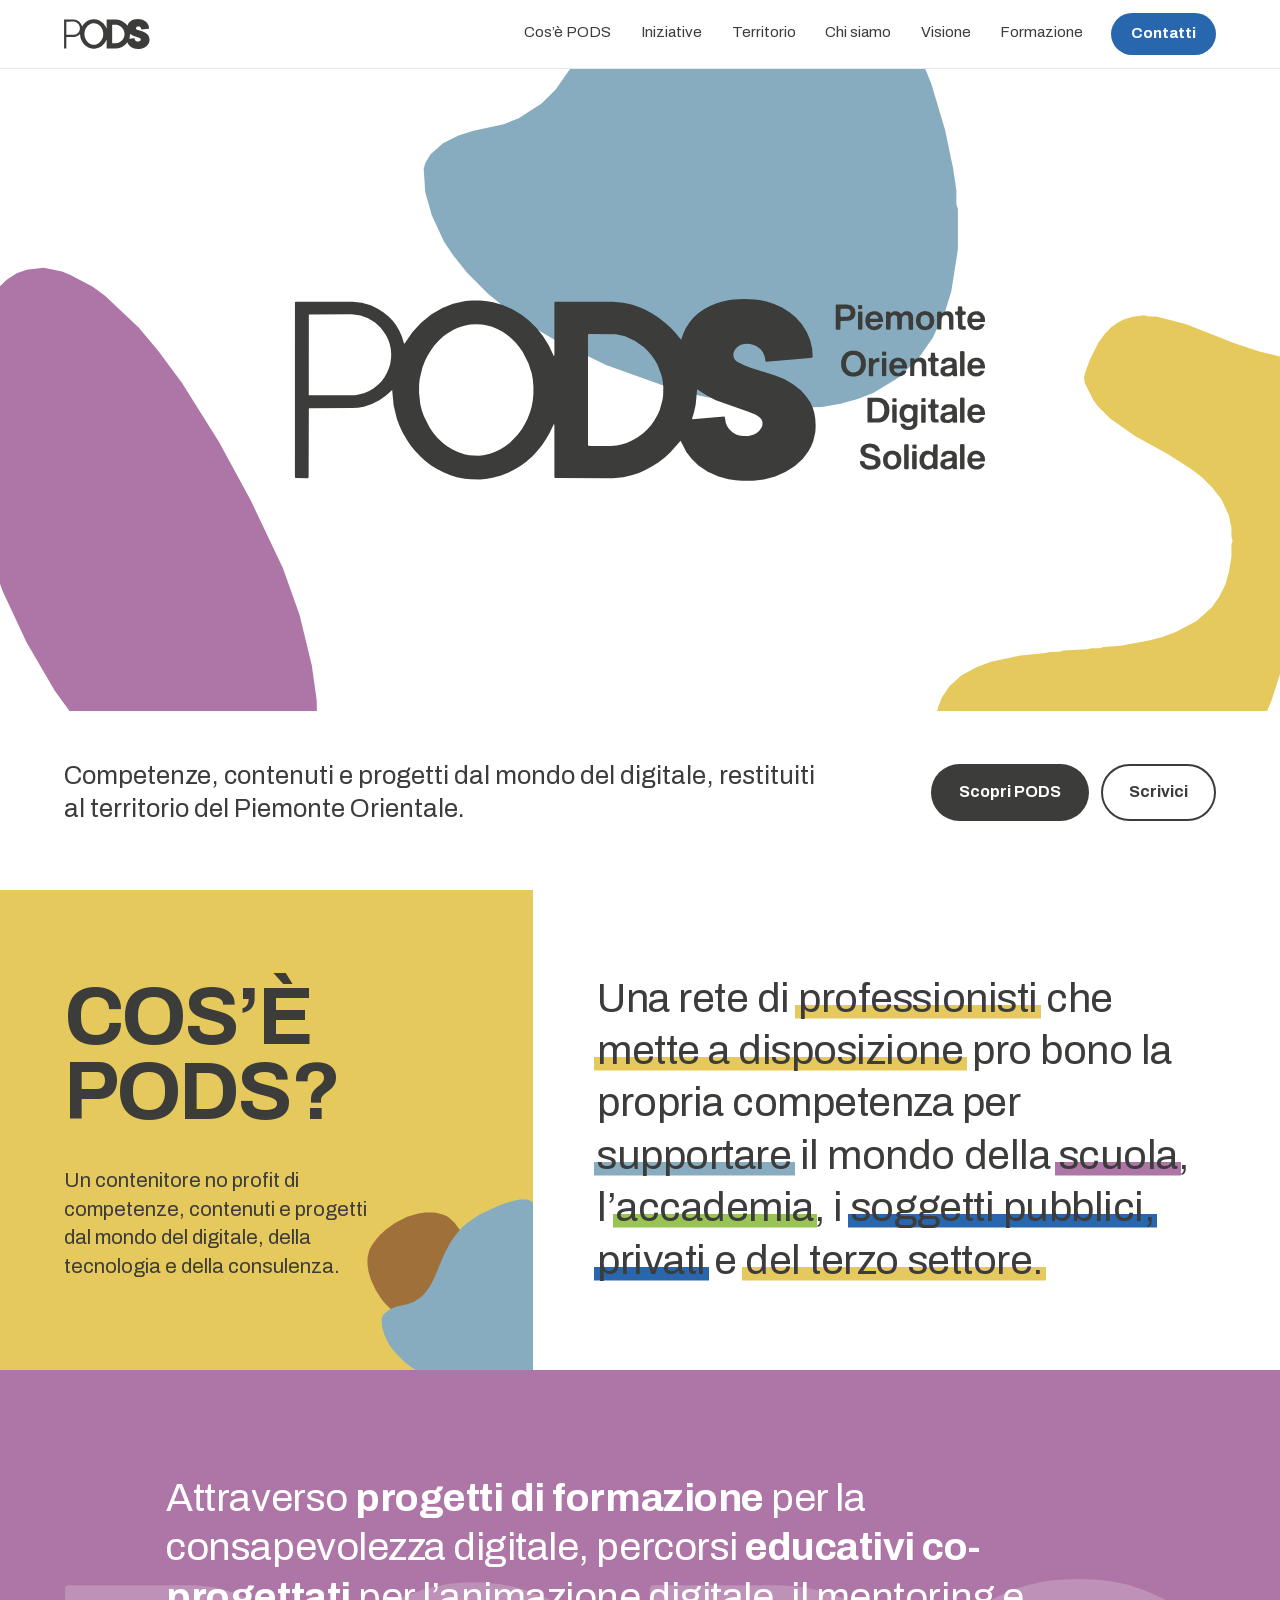
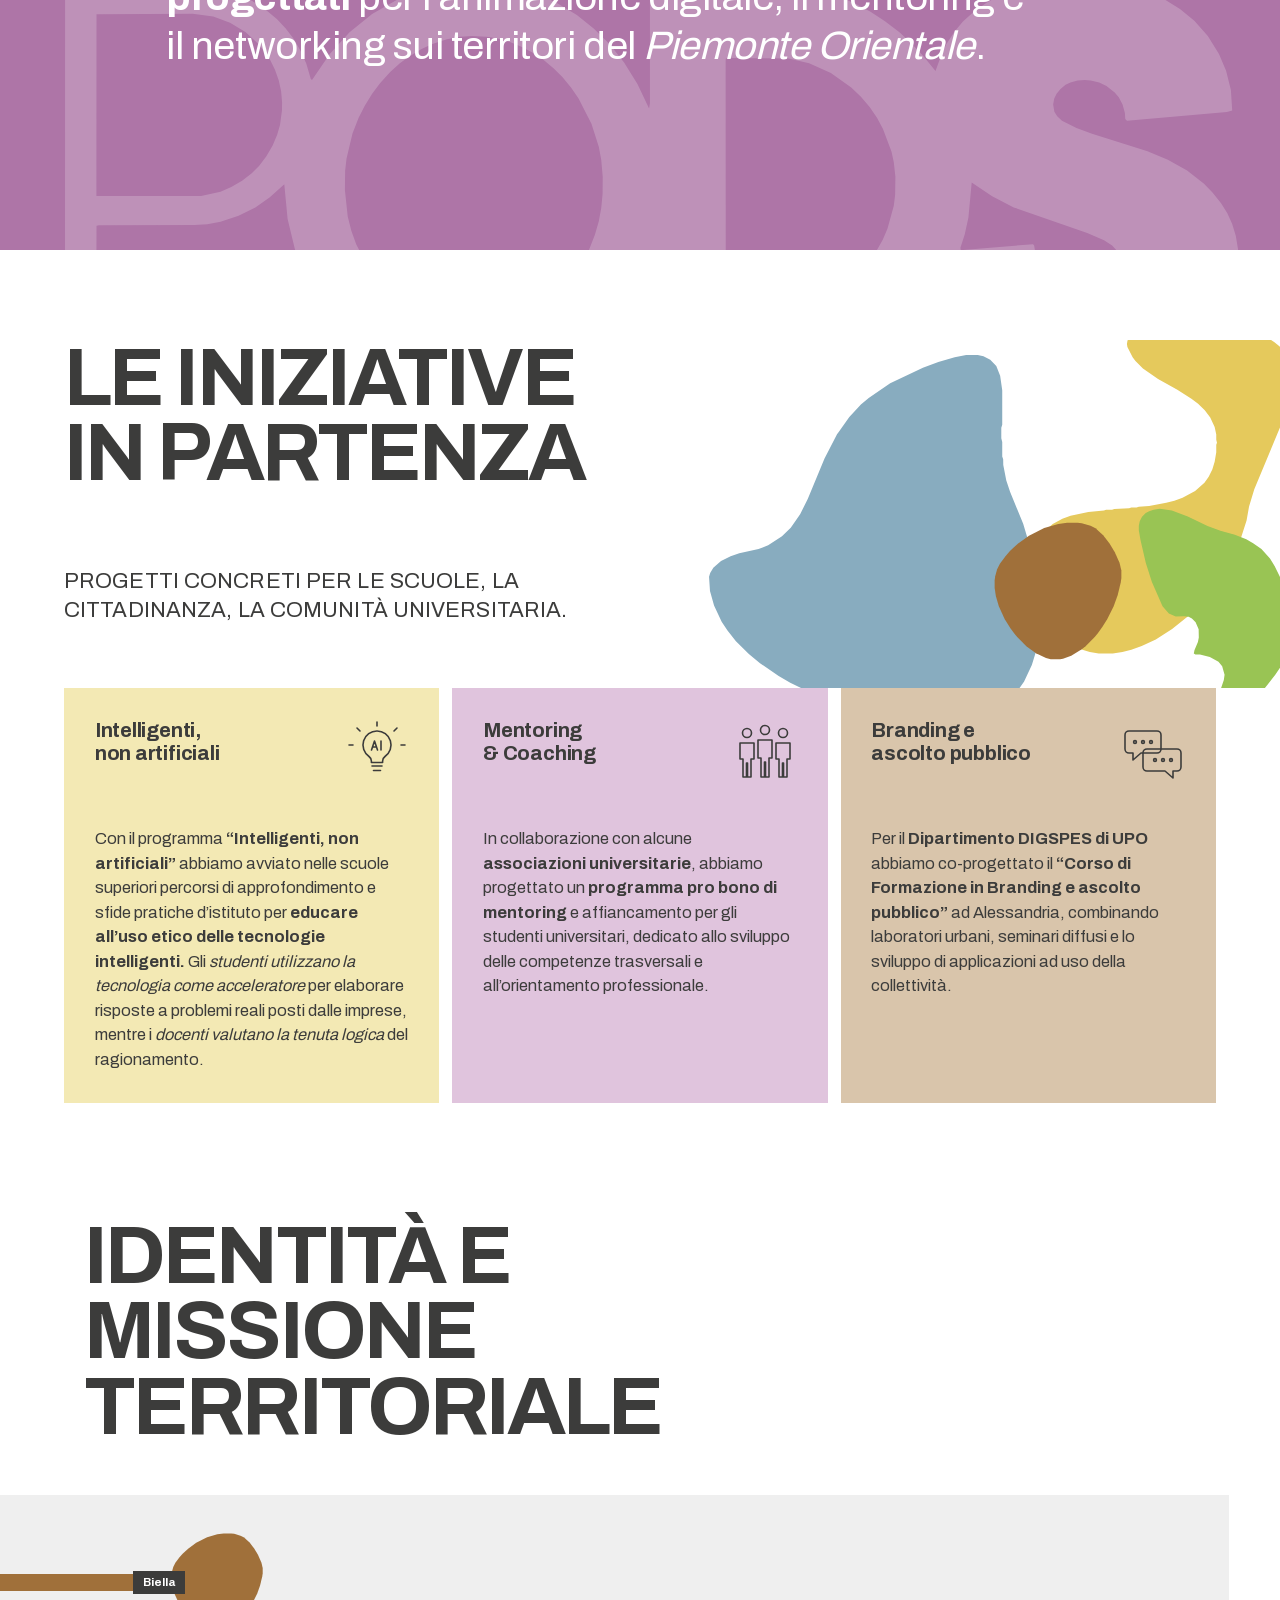
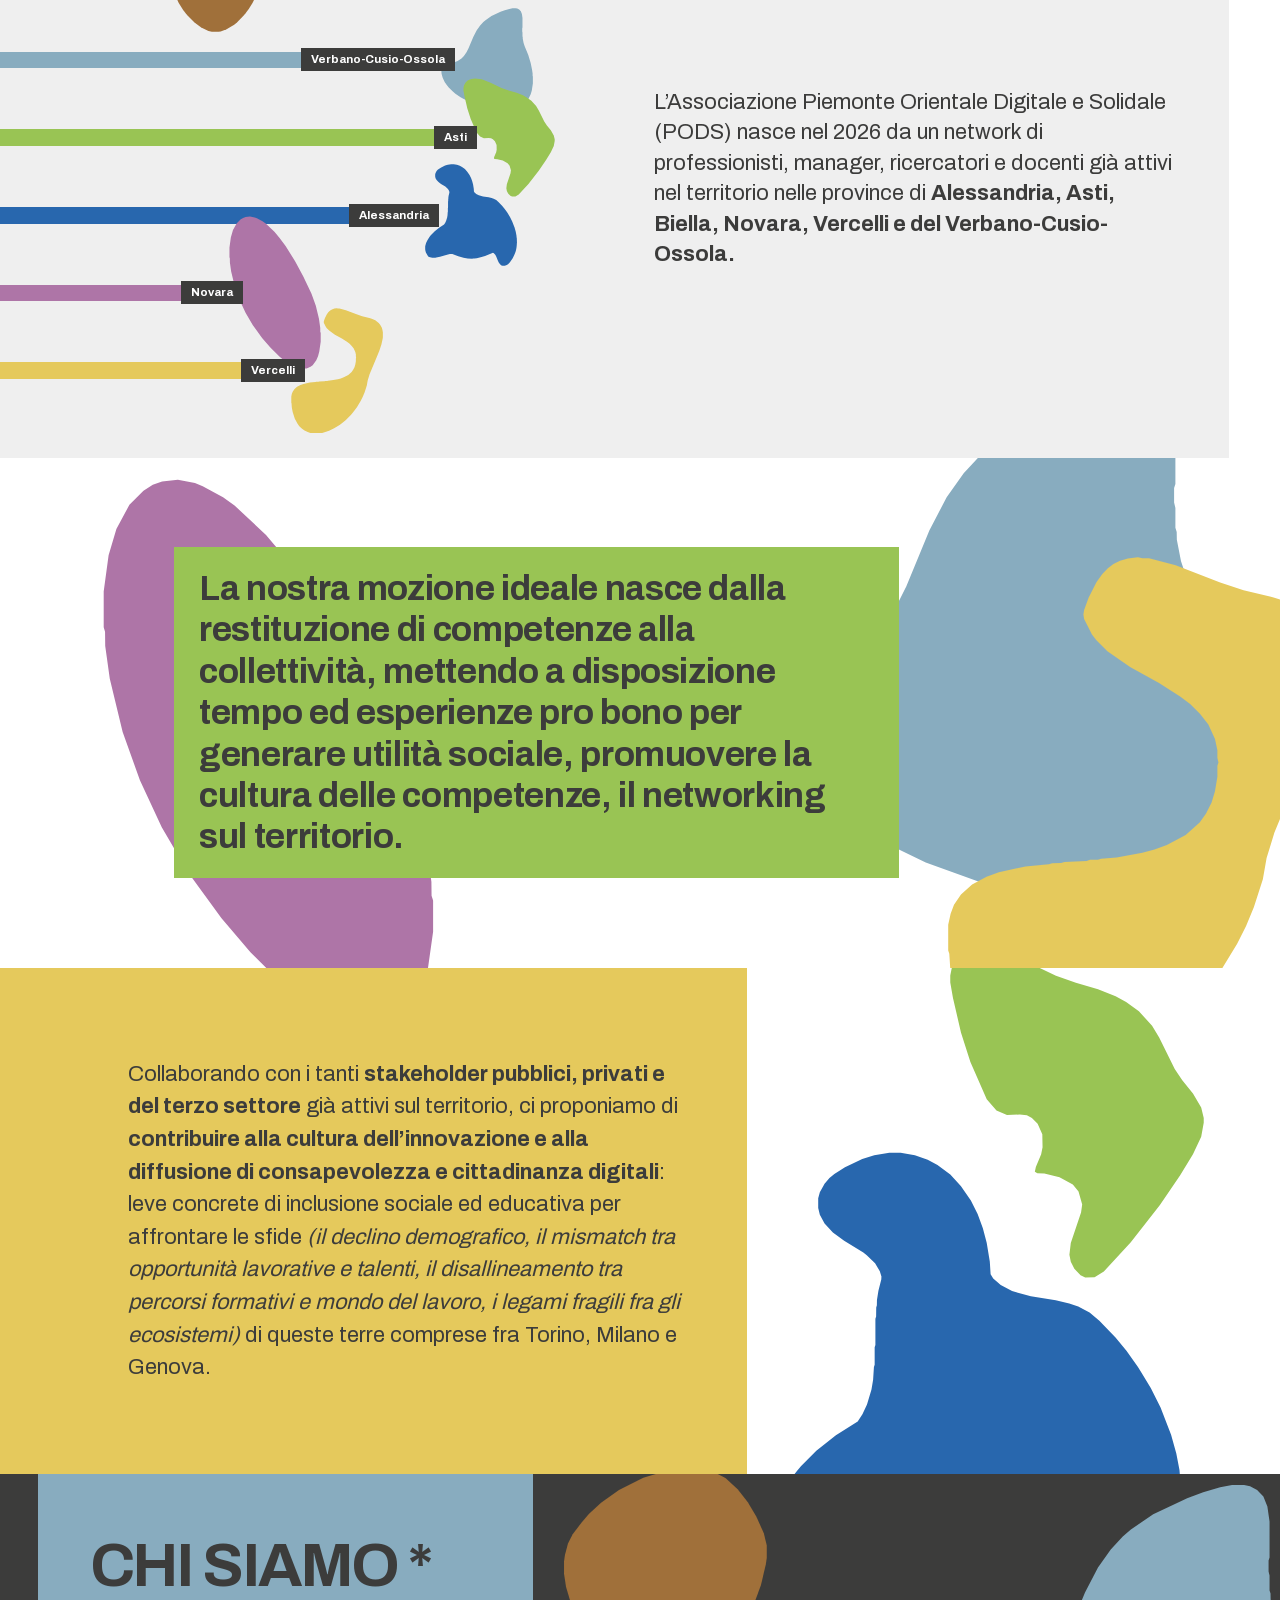
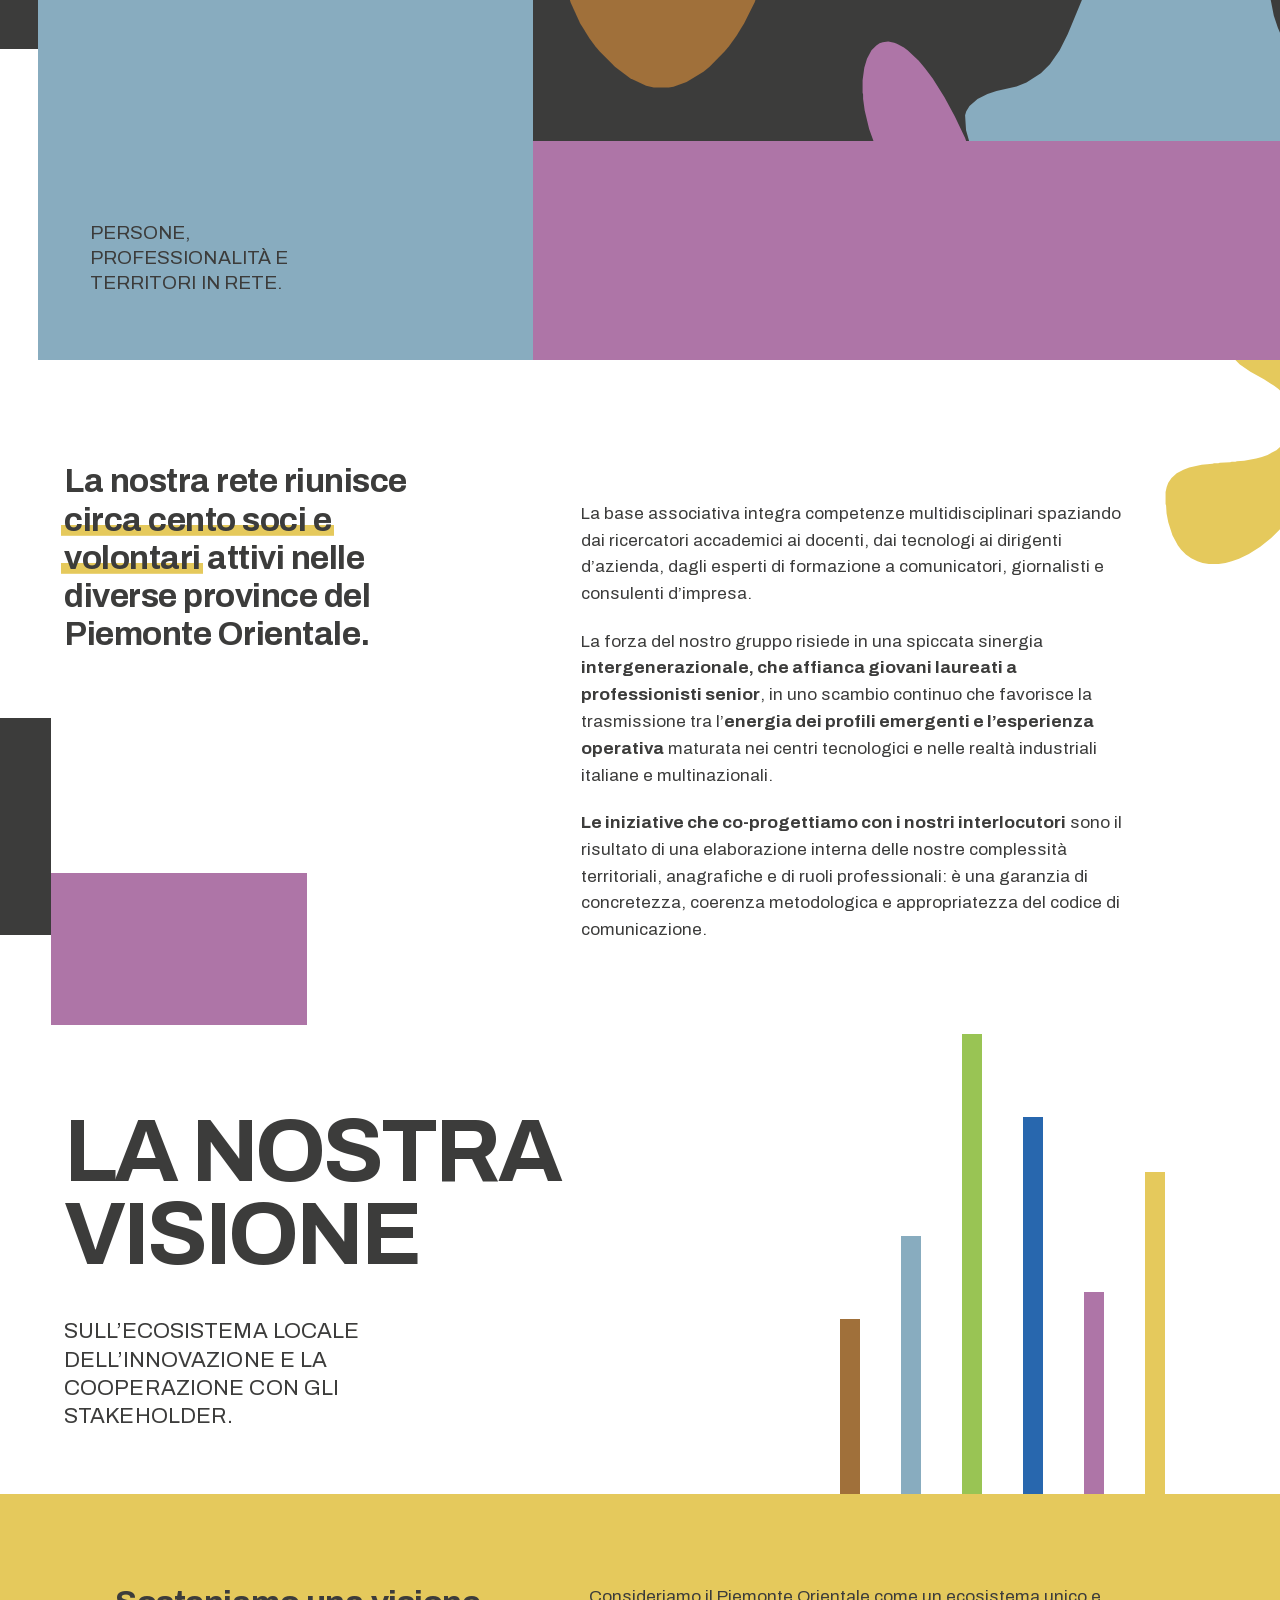
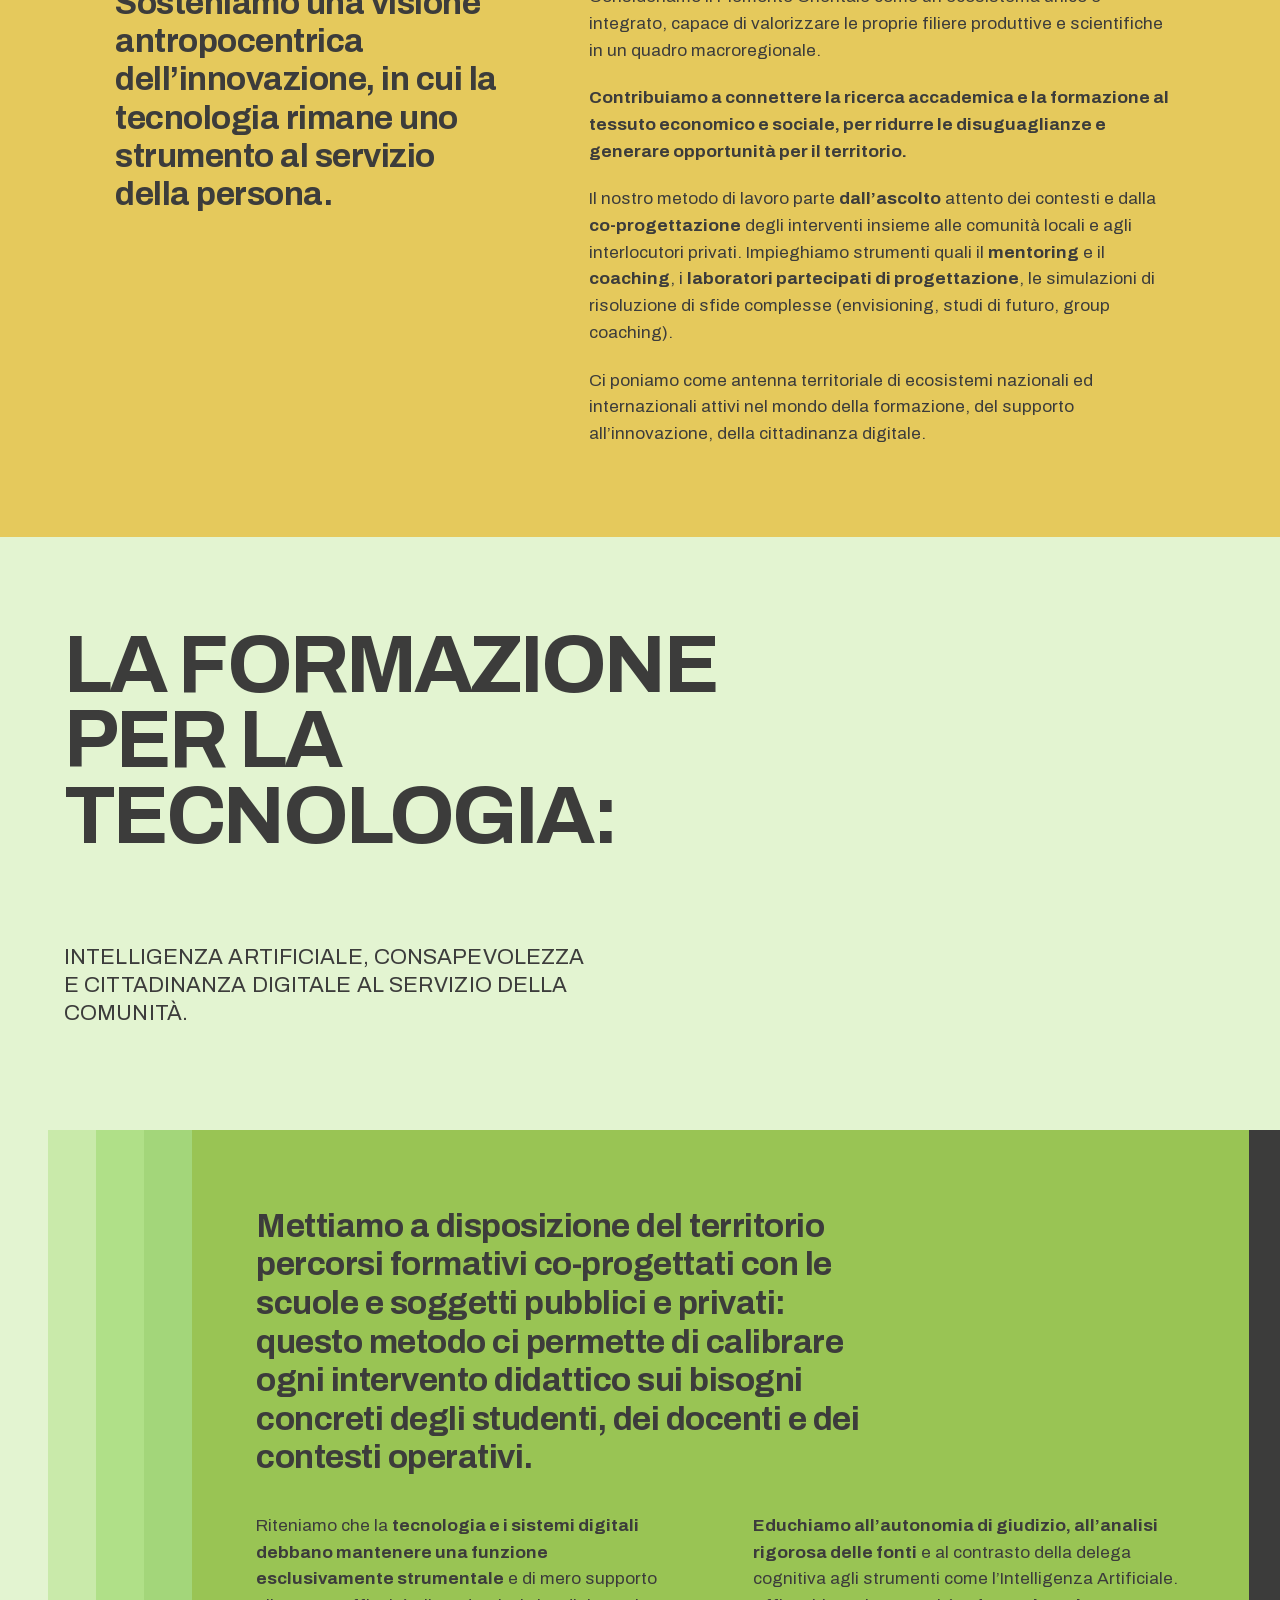
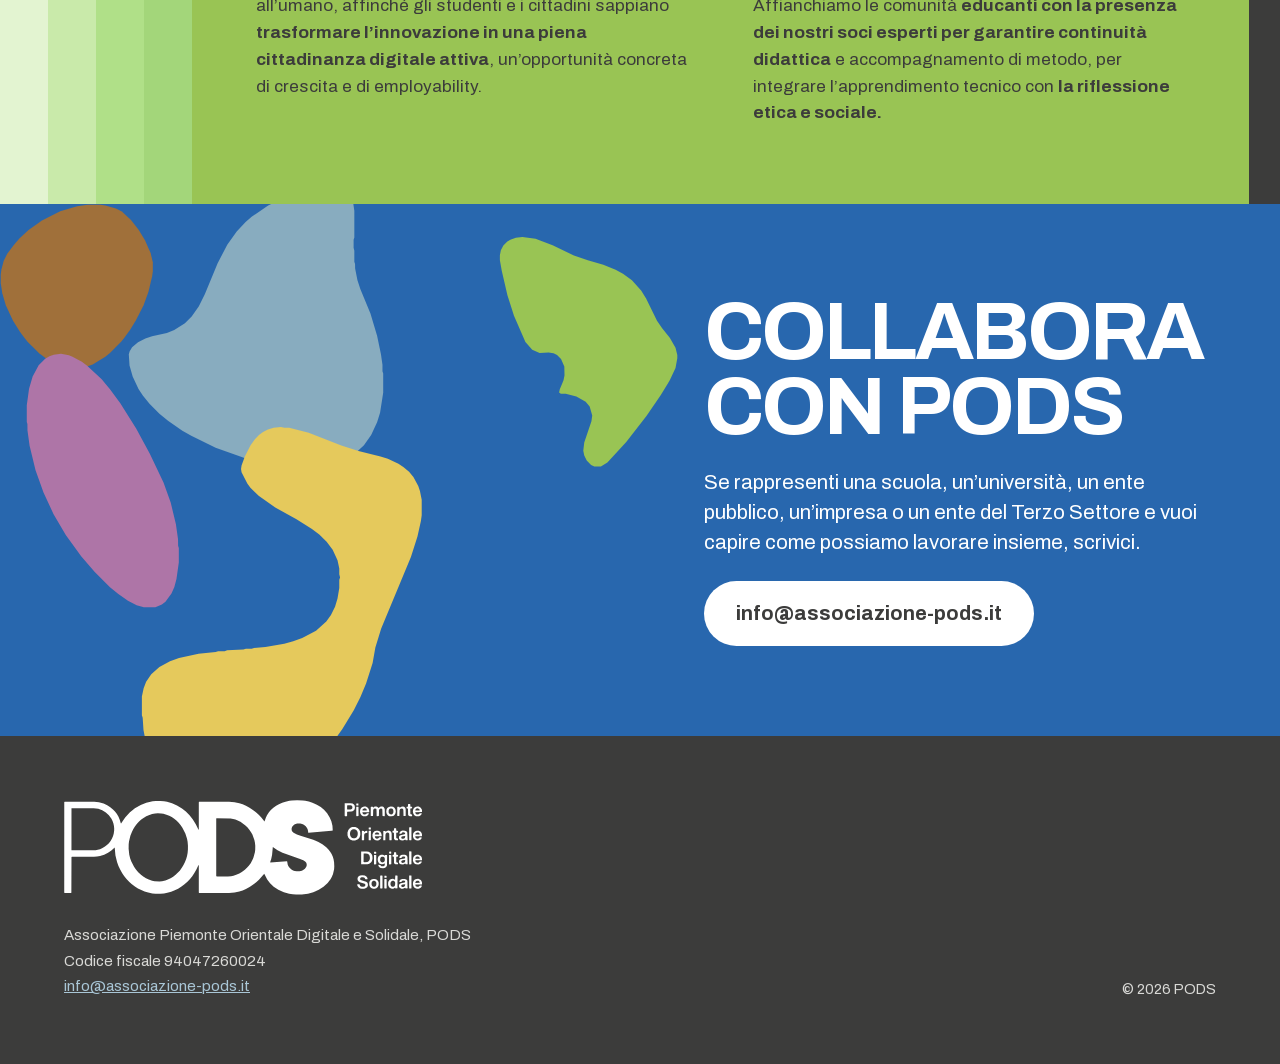
==== index.html @ fa2d80be "Sito PODS APS, prima versione pubblicata Co-Authored-By: Claude Sonnet 5.5 <noreply@anthropic.com> C" ====
<!doctype html>
<html lang="it">
<head>
<meta charset="utf-8">
<meta name="viewport" content="width=device-width, initial-scale=1">
<meta name="format-detection" content="telephone=no">
<title>PODS | Piemonte Orientale Digitale e Solidale</title>
<meta name="description" content="PODS è una rete di professionisti che mette a disposizione pro bono la propria competenza per scuole, università, enti pubblici, imprese e Terzo Settore del Piemonte Orientale.">
<meta property="og:title" content="PODS | Piemonte Orientale Digitale e Solidale">
<meta property="og:description" content="Competenze, contenuti e progetti dal mondo del digitale, restituiti al territorio del Piemonte Orientale.">
<meta property="og:type" content="website">
<meta property="og:url" content="https://associazione-pods.it">
<meta property="og:locale" content="it_IT">
<meta property="og:image" content="https://associazione-pods.it/og.png">
<meta property="og:image:width" content="600">
<meta property="og:image:height" content="315">
<meta property="og:image:alt" content="PODS, Piemonte Orientale Digitale e Solidale">
<meta property="og:site_name" content="PODS">
<meta name="twitter:card" content="summary_large_image">
<meta name="theme-color" content="#ffffff">
<link rel="canonical" href="https://associazione-pods.it/">
<link rel="icon" type="image/png" href="favicon.png">
<link rel="preload" href="archivo-700.woff2" as="font" type="font/woff2" crossorigin>
<link rel="preload" href="archivo-400.woff2" as="font" type="font/woff2" crossorigin>
<script>document.documentElement.className+=' js'</script>
<link rel="stylesheet" href="style.css">
</head>
<body id="top">
<a class="skip" href="#main">Vai al contenuto</a>

<header class="site-header">
  <div class="hdr">
    <a class="brand" href="#top" aria-label="PODS, torna in alto"><svg class="brand-logo" viewBox="121 1028 962 336" aria-hidden="true" focusable="false"><use href="sprite.svg#p-letters"/></svg></a>
    <button class="menu-btn" type="button" aria-expanded="false" aria-controls="nav"><span class="sr">Menu</span><i></i><i></i></button>
    <nav class="nav" id="nav" aria-label="Principale">
      <a href="#cose">Cos’è PODS</a>
      <a href="#iniziative">Iniziative</a>
      <a href="#territorio">Territorio</a>
      <a href="#chi-siamo">Chi siamo</a>
      <a href="#visione">Visione</a>
      <a href="#formazione">Formazione</a>
      <a class="nav-cta" href="#contatti">Contatti</a>
    </nav>
  </div>
</header>

<main id="main">

<!-- HERO -->
<section class="hero" aria-labelledby="h1">
  <div class="hero-art">
    <svg class="blob purple h-purple" viewBox="153.0 466.9 196.6 326.5" aria-hidden="true" focusable="false"><use href="sprite.svg#b-purple"/></svg>
    <svg class="blob sky h-sky" viewBox="305.2 172.6 319.3 357.2" aria-hidden="true" focusable="false"><use href="sprite.svg#b-sky"/></svg>
    <svg class="blob yellow h-yellow" viewBox="347.6 629.3 318.4 434.6" aria-hidden="true" focusable="false"><use href="sprite.svg#b-yellow"/></svg>
    <h1 id="h1" class="hero-logo"><span class="sr">PODS, Piemonte Orientale Digitale e Solidale</span><svg class="hero-wordmark" viewBox="121 1028 1270 336" aria-hidden="true" focusable="false"><use href="sprite.svg#p-letters"/></svg></h1>
  </div>
  <div class="hero-foot">
    <p class="hero-lead">Competenze, contenuti e progetti dal mondo del digitale, restituiti al territorio del Piemonte Orientale.</p>
    <p class="hero-cta"><a class="btn btn-ink" href="#cose">Scopri PODS</a><a class="btn btn-line" href="#contatti">Scrivici</a></p>
  </div>
</section>

<!-- COS'E' PODS -->
<section class="cose" id="cose" aria-labelledby="h-cose">
  <div class="cose-a">
    <h2 id="h-cose" class="display" data-rv>Cos’è PODS?</h2>
    <p class="cose-sub" data-rv>Un contenitore no profit di competenze, contenuti e progetti dal mondo del digitale, della tecnologia e della consulenza.</p>
    <svg class="blob brown c-brown" viewBox="105.9 134.8 201.2 216.7" aria-hidden="true" focusable="false"><use href="sprite.svg#b-brown"/></svg>
    <svg class="blob sky c-sky" viewBox="305.2 172.6 319.3 357.2" aria-hidden="true" focusable="false"><use href="sprite.svg#b-sky"/></svg>
  </div>
  <div class="cose-b">
    <p class="statement" data-rv>Una rete di <mark class="hl hl-y" style="--d:.2s">professionisti</mark> che <mark class="hl hl-y" style="--d:.45s">mette a disposizione</mark> pro bono la propria competenza per <mark class="hl hl-s" style="--d:.7s">supportare</mark> il mondo della <mark class="hl hl-p" style="--d:.95s">scuola</mark>, l’<mark class="hl hl-g" style="--d:1.15s">accademia</mark>, i <mark class="hl hl-b" style="--d:1.35s">soggetti pubblici, privati</mark> e <mark class="hl hl-y" style="--d:1.6s">del terzo settore.</mark></p>
  </div>
</section>

<section class="band" aria-label="Come operiamo">
  <p class="band-text" data-rv>Attraverso <strong>progetti di formazione</strong> per la consapevolezza digitale, percorsi <strong>educativi co-progettati</strong> per l’animazione digitale, il mentoring e il networking sui territori del <em>Piemonte Orientale</em>.</p>
  <svg class="ghost" viewBox="121 1028 962 336" aria-hidden="true" focusable="false"><use href="sprite.svg#p-letters"/></svg>
</section>

<!-- INIZIATIVE -->
<section class="ini" id="iniziative" aria-labelledby="h-ini">
  <div class="ini-head">
    <div class="ini-copy">
      <h2 id="h-ini" class="display" data-rv>Le iniziative in partenza</h2>
      <p class="kicker" data-rv>Progetti concreti per le scuole, la cittadinanza, la comunità universitaria.</p>
    </div>
    <div class="ini-art" aria-hidden="true"><svg class="blob sky i-sky" viewBox="305.2 172.6 319.3 357.2" aria-hidden="true" focusable="false"><use href="sprite.svg#b-sky"/></svg><svg class="blob yellow i-yellow" viewBox="347.6 629.3 318.4 434.6" aria-hidden="true" focusable="false"><use href="sprite.svg#b-yellow"/></svg><svg class="blob brown i-brown" viewBox="105.9 134.8 201.2 216.7" aria-hidden="true" focusable="false"><use href="sprite.svg#b-brown"/></svg><svg class="blob green i-green" viewBox="1013.6 277.8 202.2 261.2" aria-hidden="true" focusable="false"><use href="sprite.svg#b-green"/></svg></div>
  </div>
  <div class="cards">
    <article class="card card-y" data-rv>
      <header><h3>Intelligenti,<br>non artificiali</h3><svg class="ico" viewBox="0 0 64 64" fill="none" stroke="currentColor" stroke-width="1.6" stroke-linecap="round" stroke-linejoin="round" aria-hidden="true"><path d="M32 12a14 14 0 0 0-8 25.5c1.6 1.2 2.4 2.8 2.4 4.5v1.5h11.2V42c0-1.7.8-3.3 2.4-4.5A14 14 0 0 0 32 12Z"/><path d="M27 47h10M28.5 51.5h7"/><path d="M32 3v4M12 9l3 3M52 9l-3 3M4 26h4M56 26h4"/><path d="M26.5 31l3-9 3 9M27.5 28h4M36 22v9"/></svg></header>
      <p data-more>Con il programma <strong>“Intelligenti, non artificiali”</strong> abbiamo avviato nelle scuole superiori percorsi di approfondimento e sfide pratiche d’istituto per <strong>educare all’uso etico delle tecnologie intelligenti.</strong> Gli <em>studenti utilizzano la tecnologia come acceleratore</em> per elaborare risposte a problemi reali posti dalle imprese, mentre i <em>docenti valutano la tenuta logica</em> del ragionamento.</p>
    </article>
    <article class="card card-p" data-rv>
      <header><h3>Mentoring<br>&amp; Coaching</h3><svg class="ico" viewBox="0 0 64 64" fill="none" stroke="currentColor" stroke-width="1.6" stroke-linecap="round" stroke-linejoin="round" aria-hidden="true"><circle cx="14" cy="14" r="4.5"/><circle cx="32" cy="11" r="4.5"/><circle cx="50" cy="14" r="4.5"/><path d="M7 24h14v16h-3v18h-3.5V44h-1V58H10V40H7z"/><path d="M25 21h14v18h-3v19h-3.5V43h-1v15H28V39h-3z"/><path d="M43 24h14v16h-3v18h-3.5V44h-1V58H46V40h-3z"/></svg></header>
      <p data-more>In collaborazione con alcune <strong>associazioni universitarie</strong>, abbiamo progettato un <strong>programma pro bono di mentoring</strong> e affiancamento per gli studenti universitari, dedicato allo sviluppo delle competenze trasversali e all’orientamento professionale.</p>
    </article>
    <article class="card card-b" data-rv>
      <header><h3>Branding e<br>ascolto pubblico</h3><svg class="ico" viewBox="0 0 64 64" fill="none" stroke="currentColor" stroke-width="1.6" stroke-linecap="round" stroke-linejoin="round" aria-hidden="true"><path d="M8 12h28a4 4 0 0 1 4 4v14a4 4 0 0 1-4 4H20l-8 7v-7H8a4 4 0 0 1-4-4V16a4 4 0 0 1 4-4Z"/><path d="M26 30h30a4 4 0 0 1 4 4v14a4 4 0 0 1-4 4h-4v7l-8-7H26a4 4 0 0 1-4-4V34a4 4 0 0 1 4-4Z"/><circle cx="14" cy="23" r="1.4"/><circle cx="22" cy="23" r="1.4"/><circle cx="30" cy="23" r="1.4"/><circle cx="34" cy="41" r="1.4"/><circle cx="42" cy="41" r="1.4"/><circle cx="50" cy="41" r="1.4"/></svg></header>
      <p data-more>Per il <strong>Dipartimento DIGSPES di UPO</strong> abbiamo co-progettato il <strong>“Corso di Formazione in Branding e ascolto pubblico”</strong> ad Alessandria, combinando laboratori urbani, seminari diffusi e lo sviluppo di applicazioni ad uso della collettività.</p>
    </article>
  </div>
</section>

<!-- IDENTITA' E MISSIONE TERRITORIALE -->
<section class="ident" id="territorio" aria-labelledby="h-ident">
  <div class="wrap">
    <h2 id="h-ident" class="display" data-rv>Identità e missione territoriale</h2>
  </div>
  <div class="panel" data-rv>
    <ul class="provs" aria-label="Province in cui operiamo">
          <li class="prov" style="--c:var(--brown);--len:22%;--i:0">
            <span class="bar" aria-hidden="true"></span>
            <span class="tag">Biella</span>
            <svg class="blob brown pb" viewBox="105.9 134.8 201.2 216.7" aria-hidden="true" focusable="false"><use href="sprite.svg#b-brown"/></svg>
          </li>
          <li class="prov" style="--c:var(--sky);--len:50%;--i:1">
            <span class="bar" aria-hidden="true"></span>
            <span class="tag">Verbano-Cusio-Ossola</span>
            <svg class="blob sky pb" viewBox="305.2 172.6 319.3 357.2" aria-hidden="true" focusable="false"><use href="sprite.svg#b-sky"/></svg>
          </li>
          <li class="prov" style="--c:var(--green);--len:72%;--i:2">
            <span class="bar" aria-hidden="true"></span>
            <span class="tag">Asti</span>
            <svg class="blob green pb" viewBox="1013.6 277.8 202.2 261.2" aria-hidden="true" focusable="false"><use href="sprite.svg#b-green"/></svg>
          </li>
          <li class="prov" style="--c:var(--blue);--len:58%;--i:3">
            <span class="bar" aria-hidden="true"></span>
            <span class="tag">Alessandria</span>
            <svg class="blob blue pb" viewBox="700.0 378.4 502.0 555.4" aria-hidden="true" focusable="false"><use href="sprite.svg#b-blue"/></svg>
          </li>
          <li class="prov" style="--c:var(--purple);--len:30%;--i:4">
            <span class="bar" aria-hidden="true"></span>
            <span class="tag">Novara</span>
            <svg class="blob purple pb" viewBox="153.0 466.9 196.6 326.5" aria-hidden="true" focusable="false"><use href="sprite.svg#b-purple"/></svg>
          </li>
          <li class="prov" style="--c:var(--yellow);--len:40%;--i:5">
            <span class="bar" aria-hidden="true"></span>
            <span class="tag">Vercelli</span>
            <svg class="blob yellow pb" viewBox="347.6 629.3 318.4 434.6" aria-hidden="true" focusable="false"><use href="sprite.svg#b-yellow"/></svg>
          </li>
    </ul>
    <p class="panel-text">L’Associazione Piemonte Orientale Digitale e Solidale (PODS) nasce nel 2026 da un network di professionisti, manager, ricercatori e docenti già attivi nel territorio nelle province di <strong>Alessandria, Asti, Biella, Novara, Vercelli e del Verbano-Cusio-Ossola.</strong></p>
  </div>
</section>

<section class="mozione" aria-label="La nostra mozione ideale">
  <svg class="blob purple m-purple" viewBox="153.0 466.9 196.6 326.5" aria-hidden="true" focusable="false"><use href="sprite.svg#b-purple"/></svg>
  <svg class="blob sky m-sky" viewBox="305.2 172.6 319.3 357.2" aria-hidden="true" focusable="false"><use href="sprite.svg#b-sky"/></svg>
  <svg class="blob yellow m-yellow" viewBox="347.6 629.3 318.4 434.6" aria-hidden="true" focusable="false"><use href="sprite.svg#b-yellow"/></svg>
  <div class="wrap">
    <p class="moz-box" data-rv>La nostra mozione ideale nasce dalla restituzione di competenze alla collettività, mettendo a disposizione tempo ed esperienze pro bono per generare utilità sociale, promuovere la cultura delle competenze, il networking sul territorio.</p>
  </div>
</section>

<section class="stake" aria-label="Il nostro rapporto con il territorio">
  <div class="stake-a">
    <p data-rv data-more>Collaborando con i tanti <strong>stakeholder pubblici, privati e del terzo settore</strong> già attivi sul territorio, ci proponiamo di <strong>contribuire alla cultura dell’innovazione e alla diffusione di consapevolezza e cittadinanza digitali</strong>: leve concrete di inclusione sociale ed educativa per affrontare le sfide <em>(il declino demografico, il mismatch tra opportunità lavorative e talenti, il disallineamento tra percorsi formativi e mondo del lavoro, i legami fragili fra gli ecosistemi)</em> di queste terre comprese fra Torino, Milano e Genova.</p>
  </div>
  <div class="stake-b" aria-hidden="true">
    <svg class="blob green s-green" viewBox="1013.6 277.8 202.2 261.2" aria-hidden="true" focusable="false"><use href="sprite.svg#b-green"/></svg>
    <svg class="blob blue s-blue" viewBox="700.0 378.4 502.0 555.4" aria-hidden="true" focusable="false"><use href="sprite.svg#b-blue"/></svg>
  </div>
</section>

<!-- CHI SIAMO -->
<section class="chi" id="chi-siamo" aria-labelledby="h-chi">
  <div class="chi-a">
    <h2 id="h-chi" class="display" data-rv>Chi siamo&nbsp;<span class="star" aria-hidden="true">*</span></h2>
    <p class="kicker" data-rv>Persone, professionalità e territori in rete.</p>
  </div>
  <div class="chi-b" aria-hidden="true">
    <div class="chi-dark"><svg class="blob brown x-brown" viewBox="105.9 134.8 201.2 216.7" aria-hidden="true" focusable="false"><use href="sprite.svg#b-brown"/></svg><svg class="blob sky x-sky" viewBox="305.2 172.6 319.3 357.2" aria-hidden="true" focusable="false"><use href="sprite.svg#b-sky"/></svg><svg class="blob purple x-purple" viewBox="153.0 466.9 196.6 326.5" aria-hidden="true" focusable="false"><use href="sprite.svg#b-purple"/></svg></div>
    <div class="chi-purple"></div>
  </div>
</section>

<section class="rete" aria-label="La nostra rete">
  <svg class="blob yellow r-yellow" viewBox="347.6 629.3 318.4 434.6" aria-hidden="true" focusable="false"><use href="sprite.svg#b-yellow"/></svg>
  <div class="rete-a">
    <p class="rete-lead" data-rv>La nostra rete riunisce <mark class="hl hl-y" style="--d:.3s">circa cento soci e volontari</mark> attivi nelle diverse province del Piemonte Orientale.</p>
    <div class="rete-deco" aria-hidden="true"><span class="rd-dark"></span><span class="rd-purple"></span></div>
  </div>
  <div class="rete-b">
    <div class="rete-txt" data-more>
    <p data-rv>La base associativa integra competenze multidisciplinari spaziando dai ricercatori accademici ai docenti, dai tecnologi ai dirigenti d’azienda, dagli esperti di formazione a comunicatori, giornalisti e consulenti d’impresa.</p>
    <p data-rv>La forza del nostro gruppo risiede in una spiccata sinergia <strong>intergenerazionale, che affianca giovani laureati a professionisti senior</strong>, in uno scambio continuo che favorisce la trasmissione tra l’<strong>energia dei profili emergenti e l’esperienza operativa</strong> maturata nei centri tecnologici e nelle realtà industriali italiane e multinazionali.</p>
    <p data-rv><strong>Le iniziative che co-progettiamo con i nostri interlocutori</strong> sono il risultato di una elaborazione interna delle nostre complessità territoriali, anagrafiche e di ruoli professionali: è una garanzia di concretezza, coerenza metodologica e appropriatezza del codice di comunicazione.</p>
    </div>
  </div>
</section>

<!-- VISIONE -->
<section class="vis" id="visione" aria-labelledby="h-vis">
  <div class="vis-head">
    <div class="vis-copy">
      <h2 id="h-vis" class="display" data-rv>La nostra visione</h2>
      <p class="kicker" data-rv>Sull’ecosistema locale dell’innovazione e la cooperazione con gli stakeholder.</p>
    </div>
    <div class="vbars" aria-hidden="true" data-rv><i style="--c:var(--brown);--h:38%;--i:0"></i><i style="--c:var(--sky);--h:56%;--i:1"></i><i style="--c:var(--green);--h:100%;--i:2"></i><i style="--c:var(--blue);--h:82%;--i:3"></i><i style="--c:var(--purple);--h:44%;--i:4"></i><i style="--c:var(--yellow);--h:70%;--i:5"></i></div>
  </div>
  <div class="vis-body">
    <p class="vis-lead" data-rv>Sosteniamo una visione antropocentrica dell’innovazione, in cui la tecnologia rimane uno strumento al servizio della persona.</p>
    <div class="vis-cols" data-more>
      <p data-rv>Consideriamo il Piemonte Orientale come un ecosistema unico e integrato, capace di valorizzare le proprie filiere produttive e scientifiche in un quadro macroregionale.</p>
      <p data-rv><strong>Contribuiamo a connettere la ricerca accademica e la formazione al tessuto economico e sociale, per ridurre le disuguaglianze e generare opportunità per il territorio.</strong></p>
      <p data-rv>Il nostro metodo di lavoro parte <strong>dall’ascolto</strong> attento dei contesti e dalla <strong>co-progettazione</strong> degli interventi insieme alle comunità locali e agli interlocutori privati. Impieghiamo strumenti quali il <strong>mentoring</strong> e il <strong>coaching</strong>, i <strong>laboratori partecipati di progettazione</strong>, le simulazioni di risoluzione di sfide complesse (envisioning, studi di futuro, group coaching).</p>
      <p data-rv>Ci poniamo come antenna territoriale di ecosistemi nazionali ed internazionali attivi nel mondo della formazione, del supporto all’innovazione, della cittadinanza digitale.</p>
    </div>
  </div>
</section>

<!-- FORMAZIONE -->
<section class="form" id="formazione" aria-labelledby="h-form">
  <div class="form-head">
    <h2 id="h-form" class="display" data-rv>La formazione per la tecnologia:</h2>
    <p class="kicker" data-rv>Intelligenza artificiale, consapevolezza e cittadinanza digitale al servizio della comunità.</p>
  </div>
  <div class="form-body">
    <div class="stripes" aria-hidden="true"><i></i><i></i><i></i><i></i></div>
    <div class="form-text">
      <p class="form-lead" data-rv>Mettiamo a disposizione del territorio percorsi formativi co-progettati con le scuole e soggetti pubblici e privati: questo metodo ci permette di calibrare ogni intervento didattico sui bisogni concreti degli studenti, dei docenti e dei contesti operativi.</p>
      <div class="form-cols" data-more>
        <p data-rv>Riteniamo che la <strong>tecnologia e i sistemi digitali debbano mantenere una funzione esclusivamente strumentale</strong> e di mero supporto all’umano, affinché gli studenti e i cittadini sappiano <strong>trasformare l’innovazione in una piena cittadinanza digitale attiva</strong>, un’opportunità concreta di crescita e di employability.</p>
        <p data-rv><strong>Educhiamo all’autonomia di giudizio, all’analisi rigorosa delle fonti</strong> e al contrasto della delega cognitiva agli strumenti come l’Intelligenza Artificiale. Affianchiamo le comunità <strong>educanti con la presenza dei nostri soci esperti per garantire continuità didattica</strong> e accompagnamento di metodo, per integrare l’apprendimento tecnico con <strong>la riflessione etica e sociale.</strong></p>
      </div>
    </div>
    <div class="bar-r" aria-hidden="true"></div>
  </div>
</section>

<!-- CONTATTI -->
<section class="contact" id="contatti" aria-labelledby="h-contact">
  <div class="contact-art" aria-hidden="true"><svg class="blob brown k-brown" viewBox="105.9 134.8 201.2 216.7" aria-hidden="true" focusable="false"><use href="sprite.svg#b-brown"/></svg><svg class="blob sky k-sky" viewBox="305.2 172.6 319.3 357.2" aria-hidden="true" focusable="false"><use href="sprite.svg#b-sky"/></svg><svg class="blob purple k-purple" viewBox="153.0 466.9 196.6 326.5" aria-hidden="true" focusable="false"><use href="sprite.svg#b-purple"/></svg><svg class="blob yellow k-yellow" viewBox="347.6 629.3 318.4 434.6" aria-hidden="true" focusable="false"><use href="sprite.svg#b-yellow"/></svg><svg class="blob green k-green" viewBox="1013.6 277.8 202.2 261.2" aria-hidden="true" focusable="false"><use href="sprite.svg#b-green"/></svg></div>
  <div class="contact-copy">
    <h2 id="h-contact" class="display" data-rv>Collabora con PODS</h2>
    <p data-rv>Se rappresenti una scuola, un’università, un ente pubblico, un’impresa o un ente del Terzo Settore e vuoi capire come possiamo lavorare insieme, scrivici.</p>
    <p data-rv><a class="btn btn-white" href="mailto:info@associazione-pods.it">info@associazione-pods.it</a></p>
  </div>
</section>

</main>

<footer class="site-footer">
  <div class="foot">
    <div class="foot-logo"><svg class="foot-wordmark" viewBox="121 1028 1270 336" aria-hidden="true" focusable="false"><use href="sprite.svg#p-letters"/></svg><span class="sr">PODS, Piemonte Orientale Digitale e Solidale</span></div>
    <address>
      <p>Associazione Piemonte Orientale Digitale e Solidale, PODS</p>
      <p>Codice fiscale 94047260024</p>
      <p><a href="mailto:info@associazione-pods.it">info@associazione-pods.it</a></p>
    </address>
    <p class="copy">© 2026 PODS</p>
  </div>
</footer>

<script src="app.js" defer></script>
</body>
</html>
---- style.css ----
@font-face { font-family: "Archivo"; src: url("archivo-400.woff2") format("woff2"); font-weight: 400 500; font-style: normal; font-display: swap; }
@font-face { font-family: "Archivo"; src: url("archivo-700.woff2") format("woff2"); font-weight: 600 900; font-style: normal; font-display: swap; }

:root {
  /* colori del kit di brand */
  --brown: #A0703A;
  --sky: #88ACBF;
  --purple: #AE75A7;
  --yellow: #E5C95C;
  --blue: #2867AE;
  --green: #99C454;
  --ink: #3C3C3B;
  /* neutri e derivati dalla brochure */
  --gray: #EFEFEF;
  --mint: #E3F4D1;
  --card-y: #F3E9B4;
  --card-p: #E0C4DD;
  --card-b: #D9C5AB;
  --pad: clamp(20px, 5vw, 72px);
  --hdr: 68px;
  --maxw: 1240px;
}

* { box-sizing: border-box; margin: 0; padding: 0; }
html { scroll-behavior: smooth; scroll-padding-top: var(--hdr); -webkit-text-size-adjust: 100%; }
body {
  font-family: "Archivo", "Avenir Next", "Segoe UI", system-ui, -apple-system, sans-serif;
  font-size: 1.0625rem; line-height: 1.55; color: var(--ink); background: #fff;
  -webkit-font-smoothing: antialiased;
}
a { color: inherit; }
strong { font-weight: 700; }
.sr { position: absolute; width: 1px; height: 1px; overflow: hidden; clip: rect(0 0 0 0); white-space: nowrap; }
.skip { position: absolute; left: 12px; top: -60px; z-index: 100; background: var(--ink); color: #fff; padding: 10px 16px; border-radius: 6px; }
.skip:focus { top: 12px; }
:focus-visible { outline: 3px solid var(--blue); outline-offset: 3px; }

.wrap { max-width: var(--maxw); margin: 0 auto; padding: 0 var(--pad); }
section { position: relative; overflow: hidden; }
.blob { position: absolute; display: block; height: auto; }
.blob.brown { fill: var(--brown); } .blob.sky { fill: var(--sky); } .blob.purple { fill: var(--purple); }
.blob.yellow { fill: var(--yellow); } .blob.blue { fill: var(--blue); } .blob.green { fill: var(--green); }
mark { background-color: transparent; }

.display {
  font-weight: 700; text-transform: uppercase; letter-spacing: -0.035em; line-height: 0.92;
  font-size: clamp(2.3rem, 6.4vw, 5.8rem);
}
.kicker {
  text-transform: uppercase; font-size: clamp(1rem, 1.7vw, 1.4rem); line-height: 1.3; letter-spacing: 0.005em; max-width: 24em;
}

/* Bottoni */
.btn {
  display: inline-block; font-weight: 700; font-size: 1rem; text-decoration: none; padding: 14px 26px; border-radius: 999px;
  border: 2px solid transparent; transition: transform .2s, background-color .2s, color .2s;
}
.btn:hover { transform: translateY(-2px); }
.btn-ink { background: var(--ink); color: #fff; }
.btn-ink:hover { background: #000; }
.btn-line { border-color: var(--ink); color: var(--ink); }
.btn-line:hover { background: var(--ink); color: #fff; }
.btn-white { background: #fff; color: var(--ink); font-size: clamp(1rem, 2vw, 1.25rem); padding: 16px 30px; }
.btn-white:hover { background: var(--yellow); }

/* Header */
.site-header { position: sticky; top: 0; z-index: 50; background: rgba(255,255,255,.96); backdrop-filter: blur(8px); border-bottom: 1px solid #e8e8e6; }
.hdr { height: var(--hdr); max-width: 1500px; margin: 0 auto; padding: 0 var(--pad); display: flex; align-items: center; justify-content: space-between; gap: 24px; }
.brand { display: block; line-height: 0; }
.brand-logo { height: 30px; width: auto; fill: var(--ink); display: block; }
.nav { display: flex; align-items: center; gap: clamp(14px, 2vw, 30px); }
.nav a { text-decoration: none; font-size: .95rem; font-weight: 400; padding: 6px 2px; border-bottom: 2px solid transparent; }
.nav a:hover, .nav a.on { border-bottom-color: var(--ink); }
.nav a.nav-cta { background: var(--blue); color: #fff; font-weight: 700; padding: 9px 20px; border-radius: 999px; border: 0; }
.nav a.nav-cta:hover { background: var(--ink); }
.menu-btn { display: none; width: 44px; height: 44px; border: 0; background: transparent; position: relative; cursor: pointer; }
.menu-btn i { position: absolute; left: 10px; right: 10px; height: 2.5px; background: var(--ink); border-radius: 2px; transition: transform .25s, top .25s; }
.menu-btn i:nth-of-type(1) { top: 16px; }
.menu-btn i:nth-of-type(2) { top: 26px; }
.menu-btn[aria-expanded="true"] i:nth-of-type(1) { top: 21px; transform: rotate(45deg); }
.menu-btn[aria-expanded="true"] i:nth-of-type(2) { top: 21px; transform: rotate(-45deg); }

/* Hero (copertina brochure) */
.hero { background: #fff; }
.hero-art { position: relative; height: clamp(430px, calc(100svh - var(--hdr) - 190px), 760px); overflow: hidden; }
.hero-logo { position: absolute; left: 50%; top: 50%; transform: translate(-50%, -50%); width: clamp(290px, 54vw, 780px); line-height: 0; z-index: 2; }
.hero-wordmark { width: 100%; height: auto; fill: var(--ink); display: block; }
.h-purple { width: clamp(170px, 28vw, 440px); left: clamp(-80px, -3vw, -20px); bottom: clamp(-150px, -13vw, -60px); }
.h-sky { width: clamp(260px, 42vw, 680px); left: 33%; top: clamp(-260px, -23vw, -120px); }
.h-yellow { width: clamp(220px, 33vw, 520px); right: clamp(-90px, -6vw, -30px); bottom: clamp(-190px, -14vw, -70px); }
.hero-foot { padding: clamp(26px, 4vw, 48px) var(--pad) clamp(36px, 5vw, 64px); max-width: 1500px; margin: 0 auto; display: flex; flex-wrap: wrap; align-items: center; justify-content: space-between; gap: 24px 48px; }
.hero-lead { font-size: clamp(1.15rem, 2vw, 1.65rem); line-height: 1.3; max-width: 30em; }
.hero-cta { display: flex; gap: 12px; flex-wrap: wrap; }

/* Cos'e' PODS */
.cose { display: grid; grid-template-columns: minmax(0, 5fr) minmax(0, 7fr); }
.cose-a { background: var(--yellow); padding: clamp(48px, 7vw, 110px) var(--pad); min-height: clamp(340px, 34vw, 480px); position: relative; overflow: hidden; }
.cose-a .display { margin-bottom: clamp(20px, 3vw, 36px); }
.cose-sub { font-size: clamp(1.1rem, 1.6vw, 1.35rem); line-height: 1.4; max-width: 15em; font-weight: 400; position: relative; z-index: 2; }
.c-brown { width: clamp(70px, 8vw, 120px); right: 12%; bottom: 10%; }
.c-sky { width: clamp(130px, 14vw, 210px); right: -5%; bottom: -6%; }
.cose-b { background: #fff; padding: clamp(40px, 6vw, 96px) var(--pad); display: flex; align-items: center; }
.statement { font-size: clamp(1.7rem, 3.2vw, 3rem); line-height: 1.28; letter-spacing: -0.012em; font-weight: 400; }
.hl { color: inherit; background-image: linear-gradient(var(--c), var(--c)); background-repeat: no-repeat; background-position: 0 92%; background-size: 100% 30%; padding: 0 .08em; margin: 0 -.08em; -webkit-box-decoration-break: clone; box-decoration-break: clone; }
.hl-y { --c: var(--yellow); } .hl-s { --c: var(--sky); } .hl-p { --c: var(--purple); } .hl-g { --c: var(--green); } .hl-b { --c: var(--blue); }
.js .hl { background-size: 0% 30%; transition: background-size .8s cubic-bezier(.3,.7,.2,1) var(--d, 0s); }
.js .in .hl, .js .hl.in { background-size: 100% 30%; }

/* Fascia viola */
.band { background: var(--purple); color: #fff; padding: clamp(56px, 8vw, 120px) var(--pad) clamp(110px, 14vw, 220px); }
.band-text { position: relative; z-index: 2; max-width: 22em; margin-left: clamp(0px, 8vw, 140px); font-size: clamp(1.6rem, 3.1vw, 2.8rem); line-height: 1.25; letter-spacing: -0.012em; }
.band-text strong { font-weight: 700; }
.ghost { position: absolute; left: var(--pad); bottom: 0; width: min(1180px, calc(100% - var(--pad))); height: auto; fill: #fff; opacity: .2; transform: translateY(34%); }

/* Identita' e missione */
.ident { background: #fff; padding-top: clamp(40px, 5vw, 80px); }
.ident .display { max-width: 9em; margin-bottom: clamp(28px, 4vw, 56px); }
.panel { background: var(--gray); margin-right: clamp(0px, 4vw, 70px); display: grid; grid-template-columns: minmax(0, 1.15fr) minmax(0, 1fr); gap: 0 clamp(24px, 4vw, 64px); align-items: start; padding: clamp(30px, 4vw, 60px) clamp(20px, 4vw, 64px) clamp(30px, 4vw, 60px) 0; }
.panel-text { grid-column: 2; grid-row: 1; font-size: clamp(1.1rem, 1.7vw, 1.4rem); line-height: 1.4; max-width: 24em; padding-top: 4px; align-self: center; }
.provs { grid-column: 1; grid-row: 1; list-style: none; display: flex; flex-direction: column; gap: 6px; }
.prov { position: relative; height: clamp(52px, 5.6vw, 78px); display: flex; align-items: center; }
.prov .bar { display: block; height: clamp(12px, 1.3vw, 18px); width: var(--len); background: var(--c); transform-origin: left; transform: scaleX(0); transition: transform 1s cubic-bezier(.2,.7,.2,1) calc(var(--i) * .1s); }
.no-anim .prov .bar, .in .prov .bar, .prov.in .bar { transform: scaleX(1); }
.prov .tag { background: var(--ink); color: #fff; text-transform: none; font-size: clamp(.68rem, .9vw, .8rem); font-weight: 700; padding: 4px 10px; line-height: 1.3; white-space: nowrap; position: relative; z-index: 2; }
.prov .pb { position: relative; width: clamp(54px, 7.2vw, 108px); margin-left: -14px; z-index: 1; }
html:not(.js) .prov .bar { transform: none; }

/* Mozione ideale */
.mozione { background: #fff; padding: clamp(56px, 7vw, 110px) 0; min-height: clamp(300px, 32vw, 440px); display: flex; align-items: center; }
.mozione .wrap { position: relative; z-index: 2; width: 100%; }
.moz-box { display: inline-block; background: var(--green); color: var(--ink); font-weight: 700; font-size: clamp(1.4rem, 2.7vw, 2.4rem); line-height: 1.2; letter-spacing: -0.01em; padding: clamp(12px, 1.6vw, 22px) clamp(14px, 2vw, 28px); max-width: 21em; margin-left: clamp(0px, 7vw, 120px); }
.m-purple { width: clamp(180px, 26vw, 400px); left: 8%; top: 4%; }
.m-sky { width: clamp(240px, 36vw, 560px); right: 4%; top: -14%; }
.m-yellow { width: clamp(220px, 30vw, 460px); right: -4%; bottom: -22%; }

/* Stakeholder */
.stake { display: grid; grid-template-columns: minmax(0, 7fr) minmax(0, 5fr); background: var(--yellow); }
.stake-a { padding: clamp(48px, 7vw, 110px) var(--pad); display: flex; align-items: center; }
.stake-a p { font-size: clamp(1.1rem, 1.7vw, 1.4rem); line-height: 1.5; max-width: 30em; margin-left: clamp(0px, 5vw, 80px); }
.stake-b { position: relative; background: #fff; min-height: 300px; overflow: hidden; }
.s-green { width: clamp(150px, 20vw, 290px); left: 38%; top: -4%; }
.s-blue { width: clamp(240px, 32vw, 460px); left: 5%; bottom: -26%; }

/* Chi siamo */
.chi { display: grid; grid-template-columns: minmax(0, 5fr) minmax(0, 7fr); min-height: clamp(400px, 38vw, 540px); background: #fff; }
.chi-a { background: var(--sky); padding: clamp(40px, 5vw, 80px) var(--pad) clamp(40px, 5vw, 80px) clamp(24px, 4vw, 64px); display: flex; flex-direction: column; justify-content: space-between; gap: 32px; margin-left: clamp(0px, 3vw, 44px); position: relative; }
.chi-a::before { content: ""; position: absolute; left: clamp(-44px, -3vw, 0px); top: 0; width: clamp(0px, 3vw, 44px); height: 36%; background: var(--ink); }
.chi-a .display { font-size: clamp(2.8rem, 8vw, 7.4rem); }
.star { display: inline; margin: 0; line-height: inherit; }
.chi-a .kicker { max-width: 11em; font-size: clamp(1rem, 1.5vw, 1.25rem); }
.chi-b { display: flex; flex-direction: column; }
.chi-dark { position: relative; background: var(--ink); flex: 0 0 55%; overflow: hidden; }
.chi-purple { background: var(--purple); flex: 1 1 auto; margin-top: 0; }
.x-brown { width: clamp(120px, 16vw, 230px); left: 4%; top: -2%; }
.x-sky { width: clamp(200px, 27vw, 400px); right: -4%; top: 4%; }
.x-purple { width: clamp(70px, 9vw, 130px); left: 44%; bottom: -34%; }

.rete { display: grid; grid-template-columns: minmax(0, 5fr) minmax(0, 7fr); gap: 0 clamp(24px, 5vw, 80px); background: #fff; padding: clamp(56px, 8vw, 120px) var(--pad) 0; }
.r-yellow { width: clamp(130px, 14vw, 260px); right: -5%; top: -6%; z-index: 0; }
.rete-a, .rete-b { position: relative; z-index: 1; }
.rete-lead { font-weight: 700; font-size: clamp(1.5rem, 2.6vw, 2.35rem); line-height: 1.15; letter-spacing: -0.015em; max-width: 12em; }
.rete-deco { display: flex; align-items: flex-start; margin-top: clamp(32px, 5vw, 72px); margin-left: calc(-1 * var(--pad)); height: clamp(150px, 17vw, 230px); }
.rd-dark { width: clamp(30px, 4vw, 56px); height: 100%; background: var(--ink); }
.rd-purple { width: clamp(150px, 20vw, 290px); height: 70%; margin-top: 30%; background: var(--purple); }
.rete-b { display: flex; flex-direction: column; gap: 1.2em; padding-bottom: clamp(48px, 7vw, 100px); font-size: clamp(1.05rem, 1.35vw, 1.2rem); max-width: 32em; padding-top: clamp(0px, 3vw, 40px); }
.rete-b p:last-child { background: transparent; }

/* Visione */
.vis-head { position: relative; background: #fff; display: grid; grid-template-columns: minmax(0, 1fr) minmax(0, 1fr); min-height: clamp(360px, 36vw, 500px); padding: clamp(40px, 6vw, 90px) var(--pad) 0; }
.vis-copy { display: flex; flex-direction: column; justify-content: space-between; gap: 40px; padding-bottom: clamp(36px, 5vw, 72px); }
.vis-copy .display { font-size: clamp(2.6rem, 7vw, 6.4rem); }
.vis-copy .kicker { max-width: 17em; }
.vbars { display: flex; align-items: flex-end; justify-content: flex-end; gap: clamp(14px, 3.2vw, 46px); margin-right: clamp(0px, 4vw, 70px); margin-top: calc(-1 * clamp(40px, 6vw, 90px)); }
.vbars i { display: block; width: clamp(11px, 1.6vw, 20px); height: var(--h); background: var(--c); transform-origin: bottom; transform: scaleY(0); transition: transform 1.1s cubic-bezier(.2,.7,.2,1) calc(var(--i) * .12s); }
.vbars.in i { transform: scaleY(1); }
html:not(.js) .vbars i { transform: none; }
.vis-body { background: var(--yellow); padding: clamp(48px, 7vw, 110px) var(--pad); display: grid; grid-template-columns: minmax(0, 5fr) minmax(0, 7fr); gap: 36px clamp(28px, 6vw, 100px); }
.vis-lead { font-weight: 700; font-size: clamp(1.5rem, 2.6vw, 2.3rem); line-height: 1.15; letter-spacing: -0.015em; max-width: 13em; margin-left: clamp(0px, 4vw, 70px); }
.vis-cols { display: flex; flex-direction: column; gap: 1.2em; font-size: clamp(1.05rem, 1.35vw, 1.2rem); max-width: 34em; }

/* Formazione */
.form-head { background: var(--mint); padding: clamp(48px, 7vw, 100px) var(--pad) clamp(56px, 8vw, 130px); }
.form-head .display { max-width: 9em; margin-bottom: clamp(40px, 7vw, 110px); }
.form-body { display: grid; grid-template-columns: clamp(64px, 15vw, 220px) minmax(0, 1fr) clamp(14px, 2.4vw, 34px); background: var(--green); }
.stripes { display: flex; }
.stripes i { flex: 1; display: block; }
.stripes i:nth-child(1) { background: #E3F4D1; }
.stripes i:nth-child(2) { background: #C9EAAA; }
.stripes i:nth-child(3) { background: #B0E088; }
.stripes i:nth-child(4) { background: #A3D67A; }
.form-text { padding: clamp(40px, 6vw, 96px) clamp(20px, 5vw, 80px); display: grid; grid-template-columns: minmax(0, 1fr) minmax(0, 1fr); gap: 36px clamp(28px, 5vw, 80px); }
.form-lead { grid-column: 1 / -1; font-weight: 700; font-size: clamp(1.5rem, 2.6vw, 2.35rem); line-height: 1.16; letter-spacing: -0.015em; max-width: 19em; }
.form-cols { display: contents; font-size: clamp(1.05rem, 1.35vw, 1.2rem); }
.form-cols p { max-width: 26em; font-size: clamp(1.05rem, 1.35vw, 1.2rem); }
.bar-r { background: var(--ink); }

/* Iniziative */
.ini { background: #fff; }
.ini-head { display: grid; grid-template-columns: minmax(0, 1fr) minmax(0, 1fr); padding: clamp(48px, 7vw, 100px) 0 0 var(--pad); }
.ini-copy { display: flex; flex-direction: column; gap: clamp(40px, 6vw, 90px); padding-bottom: clamp(36px, 5vw, 70px); }
.ini-copy .display { max-width: 7em; }
.ini-art { position: relative; min-height: 340px; overflow: hidden; }
.i-sky { width: clamp(200px, 26vw, 380px); left: 6%; top: 4%; }
.i-yellow { width: clamp(150px, 20vw, 300px); right: -2%; top: -10%; }
.i-brown { width: clamp(80px, 10vw, 150px); right: 26%; bottom: 8%; }
.i-green { width: clamp(100px, 13vw, 190px); right: -4%; bottom: -10%; }
.cards { display: grid; grid-template-columns: repeat(3, minmax(0, 1fr)); gap: clamp(8px, 1vw, 14px); padding: 0 var(--pad) clamp(32px, 4vw, 64px); }
.card { padding: clamp(22px, 2.4vw, 36px); display: flex; flex-direction: column; gap: clamp(28px, 3.5vw, 52px); }
.card-y { background: var(--card-y); } .card-p { background: var(--card-p); } .card-b { background: var(--card-b); }
.card header { display: flex; justify-content: space-between; align-items: flex-start; gap: 16px; }
.card h3 { font-size: clamp(1.15rem, 1.6vw, 1.45rem); line-height: 1.15; letter-spacing: -0.01em; }
.ico { width: clamp(48px, 5vw, 68px); height: auto; flex: none; }
.card p { font-size: 1.02rem; line-height: 1.5; }

/* Contatti */
.contact { background: var(--blue); color: #fff; display: grid; grid-template-columns: minmax(0, 1fr) minmax(0, 1fr); min-height: clamp(400px, 36vw, 520px); }
.contact-art { position: relative; min-height: 320px; }
.k-brown { width: clamp(90px, 12vw, 170px); left: 0; top: 0; }
.k-sky { width: clamp(150px, 20vw, 300px); left: 20%; top: -4%; }
.k-purple { width: clamp(90px, 12vw, 170px); left: 4%; top: 28%; }
.k-yellow { width: clamp(160px, 22vw, 320px); left: 22%; bottom: -14%; }
.k-green { width: clamp(100px, 14vw, 200px); right: -6%; top: 6%; }
.contact-copy { padding: clamp(48px, 7vw, 110px) var(--pad); display: flex; flex-direction: column; justify-content: center; gap: 24px; }
.contact-copy .display { max-width: 7em; }
.contact-copy p { font-size: clamp(1.1rem, 1.6vw, 1.35rem); line-height: 1.45; max-width: 26em; }

/* Footer */
.site-footer { background: var(--ink); color: #d9d9d6; padding: clamp(40px, 5vw, 72px) var(--pad); }
.foot { max-width: 1500px; margin: 0 auto; display: grid; grid-template-columns: minmax(0, 1fr) auto; gap: 28px 48px; align-items: end; }
.foot-logo { grid-column: 1 / -1; line-height: 0; }
.foot-wordmark { width: clamp(220px, 28vw, 380px); height: auto; fill: #fff; display: block; }
.site-footer address { font-style: normal; font-size: .95rem; line-height: 1.7; }
.site-footer a { color: #A9C6D6; }
.site-footer a:hover { color: #fff; }
.copy { font-size: .9rem; }

/* Rivelazione allo scroll */
.js [data-rv] { opacity: 0; transform: translateY(18px); transition: opacity .8s ease, transform .8s cubic-bezier(.2,.7,.2,1); }
.js [data-rv].in { opacity: 1; transform: none; }
.js .vbars[data-rv] { opacity: 1; transform: none; }

/* Movimento ridotto */
@media (prefers-reduced-motion: reduce) {
  html { scroll-behavior: auto; }
  .js [data-rv], .js .hl, .prov .bar, .vbars i { transition: none !important; }
}
.hero .blob { animation: drift 16s ease-in-out infinite alternate; }
.hero .h-sky { animation-duration: 20s; animation-delay: -6s; }
.hero .h-yellow { animation-duration: 18s; animation-delay: -3s; }
@keyframes drift { from { translate: 0 0; } to { translate: 0 -14px; } }
@media (prefers-reduced-motion: reduce) { .hero .blob { animation: none; } }

/* Tablet */
@media (max-width: 1100px) {
  .r-yellow { display: none; }
  .cose-sub { max-width: 13em; }
  .c-brown { right: 6%; bottom: 3%; width: 90px; }
  .menu-btn { display: block; }
  .nav { position: absolute; left: 0; right: 0; top: var(--hdr); background: #fff; flex-direction: column; align-items: stretch; gap: 0; padding: 8px var(--pad) 22px; border-bottom: 1px solid #e8e8e6; box-shadow: 0 18px 30px -20px rgba(0,0,0,.25); }
  .nav a { padding: 14px 2px; font-size: 1.1rem; border-bottom: 1px solid #ececea; }
  .nav a.nav-cta { margin-top: 14px; text-align: center; border-radius: 999px; padding: 14px; }
  html.js .nav { display: none; }
  html.js .nav.open { display: flex; }
}

/* Mobile */
@media (max-width: 860px) {
  .cose, .stake, .chi, .rete, .vis-body, .contact { grid-template-columns: minmax(0, 1fr); }
  .ini-head, .vis-head { grid-template-columns: minmax(0, 1fr); }
  .cards { grid-template-columns: minmax(0, 1fr); }
  .cose-a { min-height: 0; padding-bottom: 150px; }
  .cose-sub { max-width: none; }
  .c-sky { width: 160px; right: -6%; bottom: -8%; }
  .panel { grid-template-columns: minmax(0, 1fr); margin-right: 0; padding-right: var(--pad); gap: 28px; }
  .panel-text { grid-column: 1; grid-row: 1; padding-left: var(--pad); }
  .provs { grid-row: 2; }
  .stake-b { min-height: 0; height: 150px; }
  .stake-a p { max-width: none; }
  .mozione { min-height: 0; padding: 90px 0; }
  .chi { min-height: 0; }
  .chi-a { margin-left: 0; min-height: 0; gap: 56px; padding-left: var(--pad); }
  .star { display: inline; margin: 0; }
  .chi-a::before { display: none; }
  .chi-b { min-height: 0; height: 190px; }
  .rete-deco { margin-top: 28px; height: 120px; }
  .rd-purple { height: 84px; margin-top: 36px; }
  .rete-b { padding-top: 56px; }
  .vis-head { min-height: 0; padding-bottom: 0; }
  .vbars { gap: 9vw; height: 200px; margin: 0 0 0 0; justify-content: flex-start; align-self: end; margin-top: 0; padding-bottom: 0; }
  .vis-lead { margin-left: 0; }
  .form-text { grid-template-columns: minmax(0, 1fr); }
  .form-body { grid-template-columns: 34px minmax(0, 1fr); }
  .bar-r { display: none; }
  .ini-head { padding-left: var(--pad); padding-right: 0; }
  .ini-art { min-height: 260px; }
  .contact-art { order: 2; min-height: 280px; }
  .band-text { margin-left: 0; }
  .moz-box { margin-left: 0; }
  .stake-a p { margin-left: 0; }
  .hero-foot { flex-direction: column; align-items: flex-start; }
  .foot { grid-template-columns: minmax(0, 1fr); }
}
@media (max-width: 480px) {
  .hero-art { height: clamp(320px, 46svh, 400px); }
  .hero-logo { width: 88vw; }
  .h-purple { width: 54vw; left: -16vw; bottom: -22vw; }
  .h-sky { width: 78vw; left: 22%; top: -30vw; }
  .h-yellow { width: 62vw; right: -22vw; bottom: -30vw; }
  .hl { background-position: 0 94%; }
  .vbars i { width: 18px; }
  .form-lead, .form-cols p, .vis-lead { max-width: none; }
}

/* Desktop: titolo "Chi siamo" su una riga */
@media (min-width: 861px) {
  .chi-a .display { font-size: clamp(2.6rem, 4.8vw, 6rem); white-space: nowrap; }
}

/* "Leggi di più": solo mobile */
.rm { display: contents; }
.rm-btn { display: none; }
.rete-txt { display: flex; flex-direction: column; gap: 1.2em; }
@media (max-width: 860px) {
  .rm { display: block; }
  .form-cols { display: flex; flex-direction: column; gap: 1.2em; }
  .js [data-more] { --mh: 10em; }
  .js .card [data-more] { --mh: 6.4em; }
  .js .stake-a [data-more] { --mh: 7.8em; }
  .js .rete-txt[data-more] { --mh: 11.4em; }
  .js [data-more]:not(.open) { max-height: var(--mh); overflow: hidden; -webkit-mask-image: linear-gradient(#000 55%, transparent); mask-image: linear-gradient(#000 55%, transparent); }
  .rm-btn { display: inline-flex; align-items: center; gap: 10px; margin-top: 14px; min-height: 44px; padding: 10px 22px; font: inherit; font-size: .95rem; font-weight: 700; color: var(--ink); background: transparent; border: 2px solid var(--ink); border-radius: 999px; cursor: pointer; }
  .rm-btn::after { content: ""; width: 7px; height: 7px; border-right: 2px solid currentColor; border-bottom: 2px solid currentColor; transform: translateY(-2px) rotate(45deg); transition: transform .2s; }
  .rm-btn[aria-expanded="true"]::after { transform: translateY(2px) rotate(-135deg); }
  .rm-btn:hover { background: var(--ink); color: #fff; }
  .card { cursor: pointer; -webkit-tap-highlight-color: transparent; }
  .rm-btn.lite, .rm-btn.lite:hover { display: flex; justify-content: center; width: 44px; margin: 2px auto 0; padding: 0; border: 0; background: transparent; color: var(--ink); opacity: .55; }
}
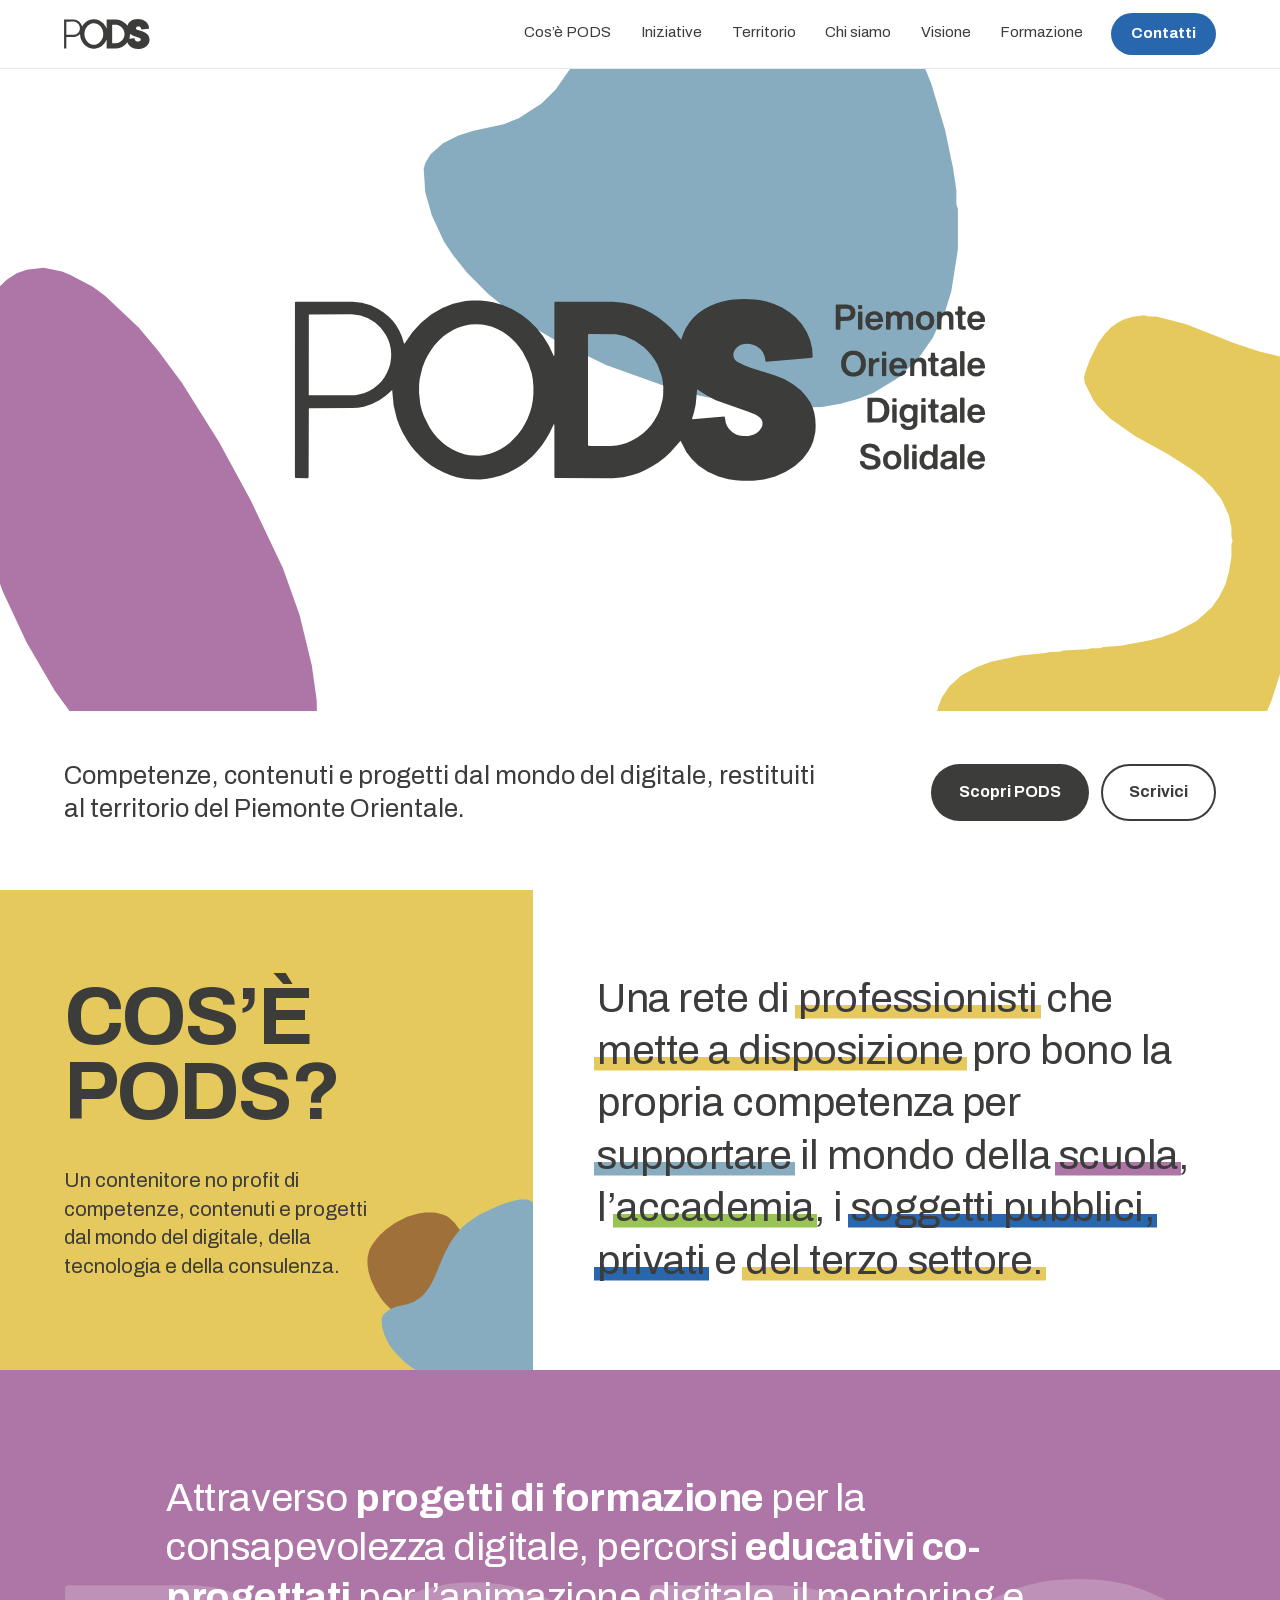
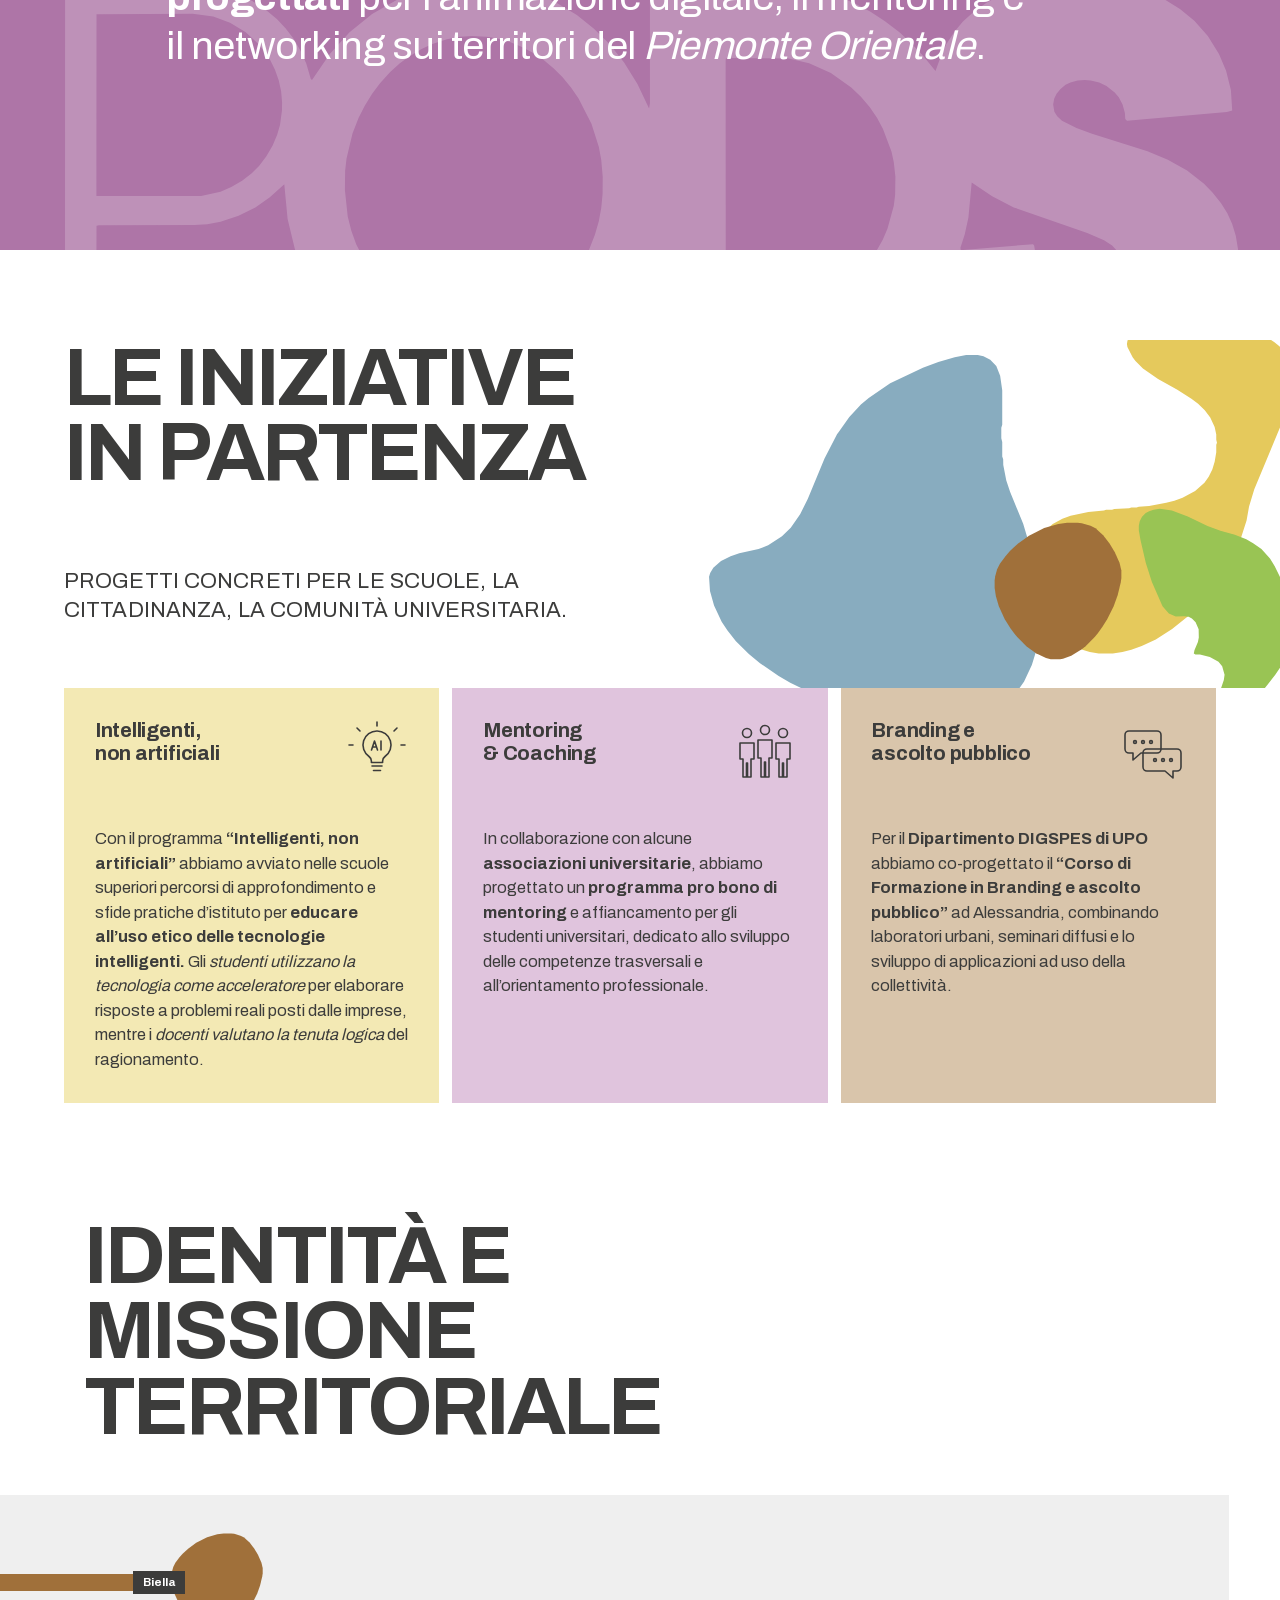
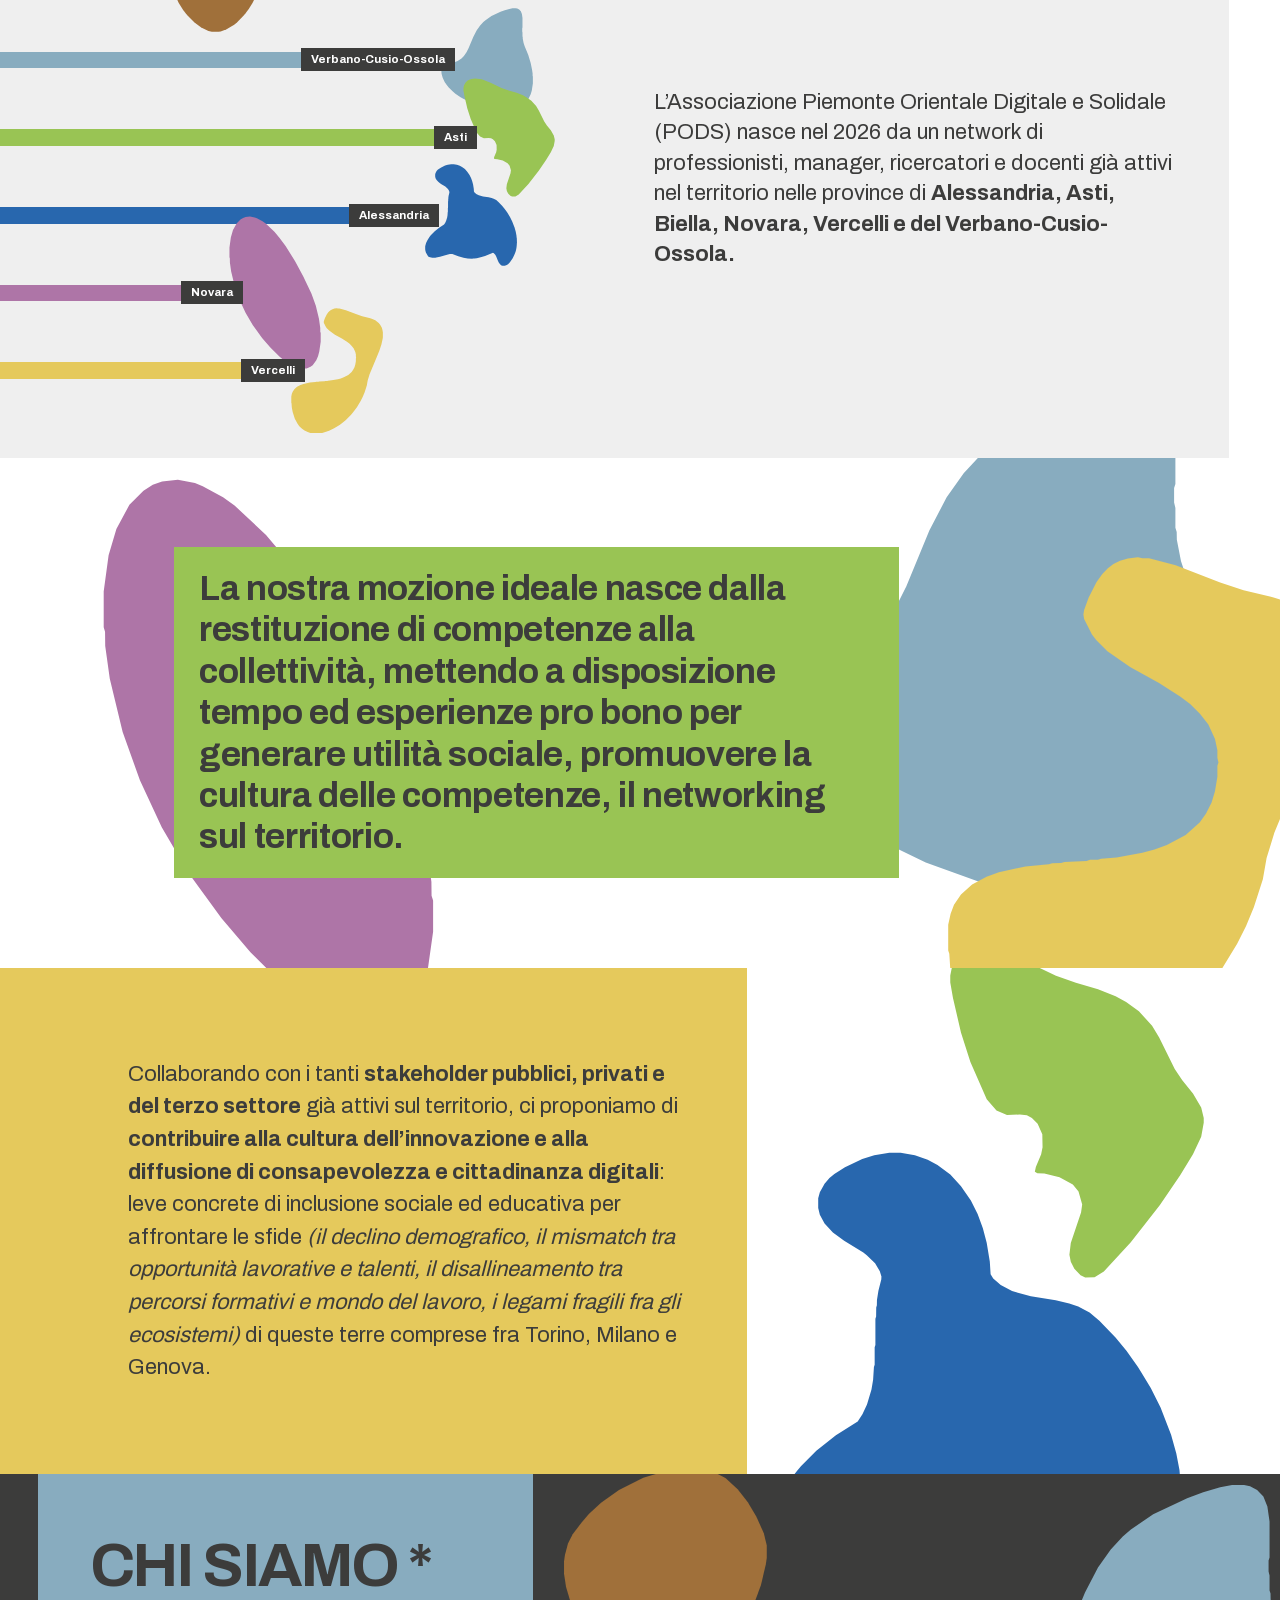
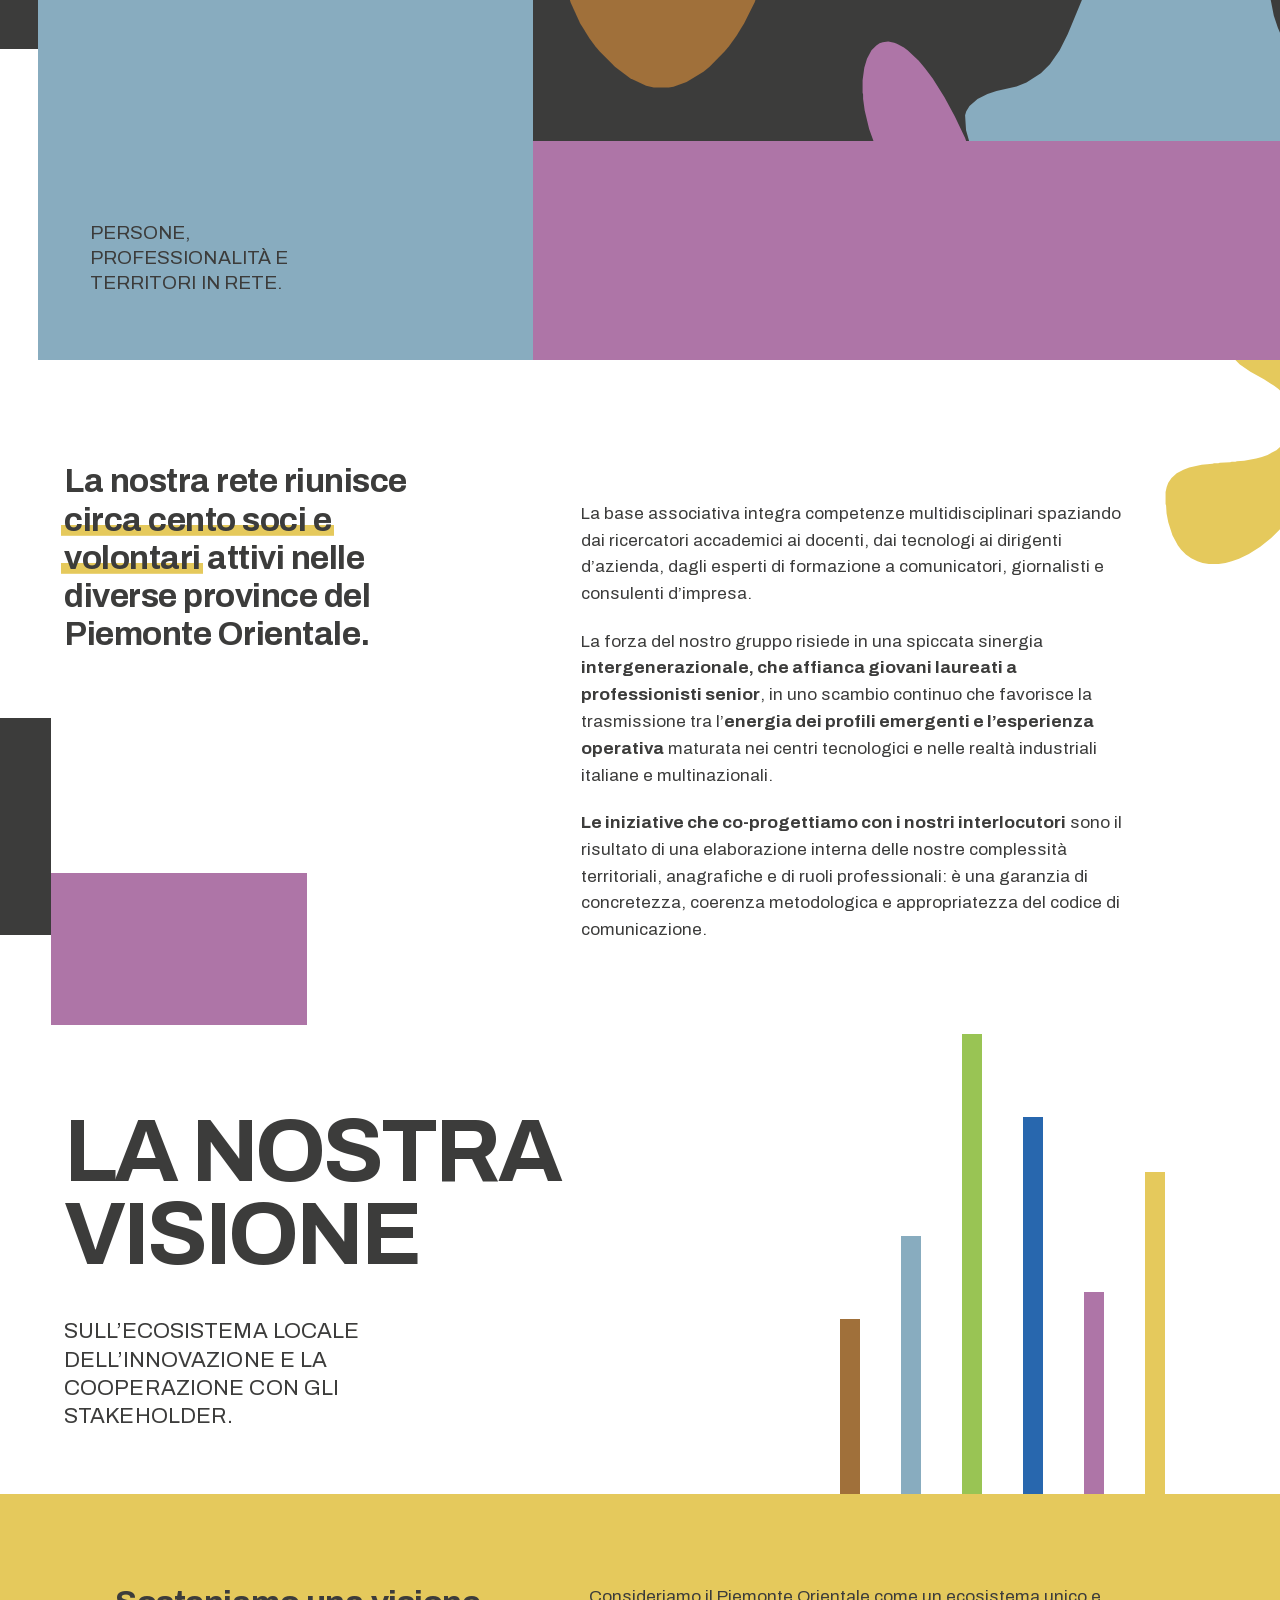
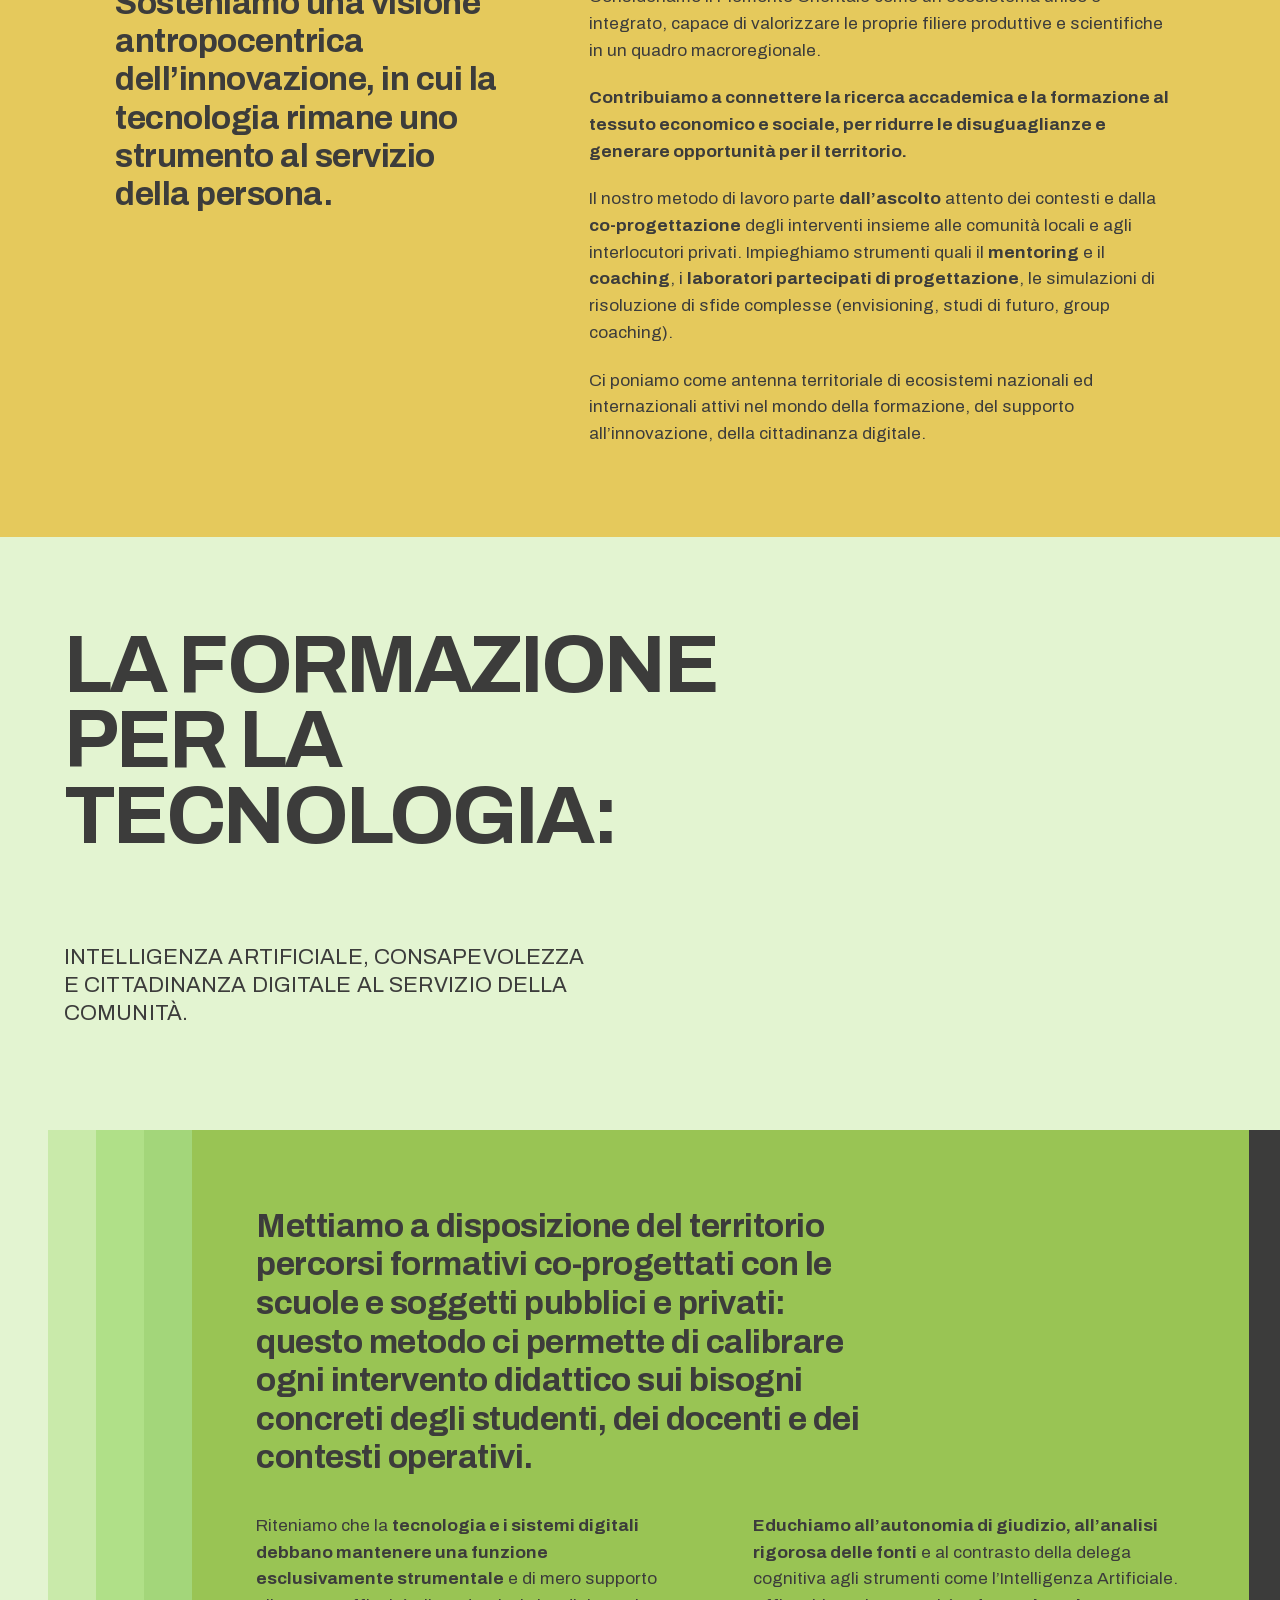
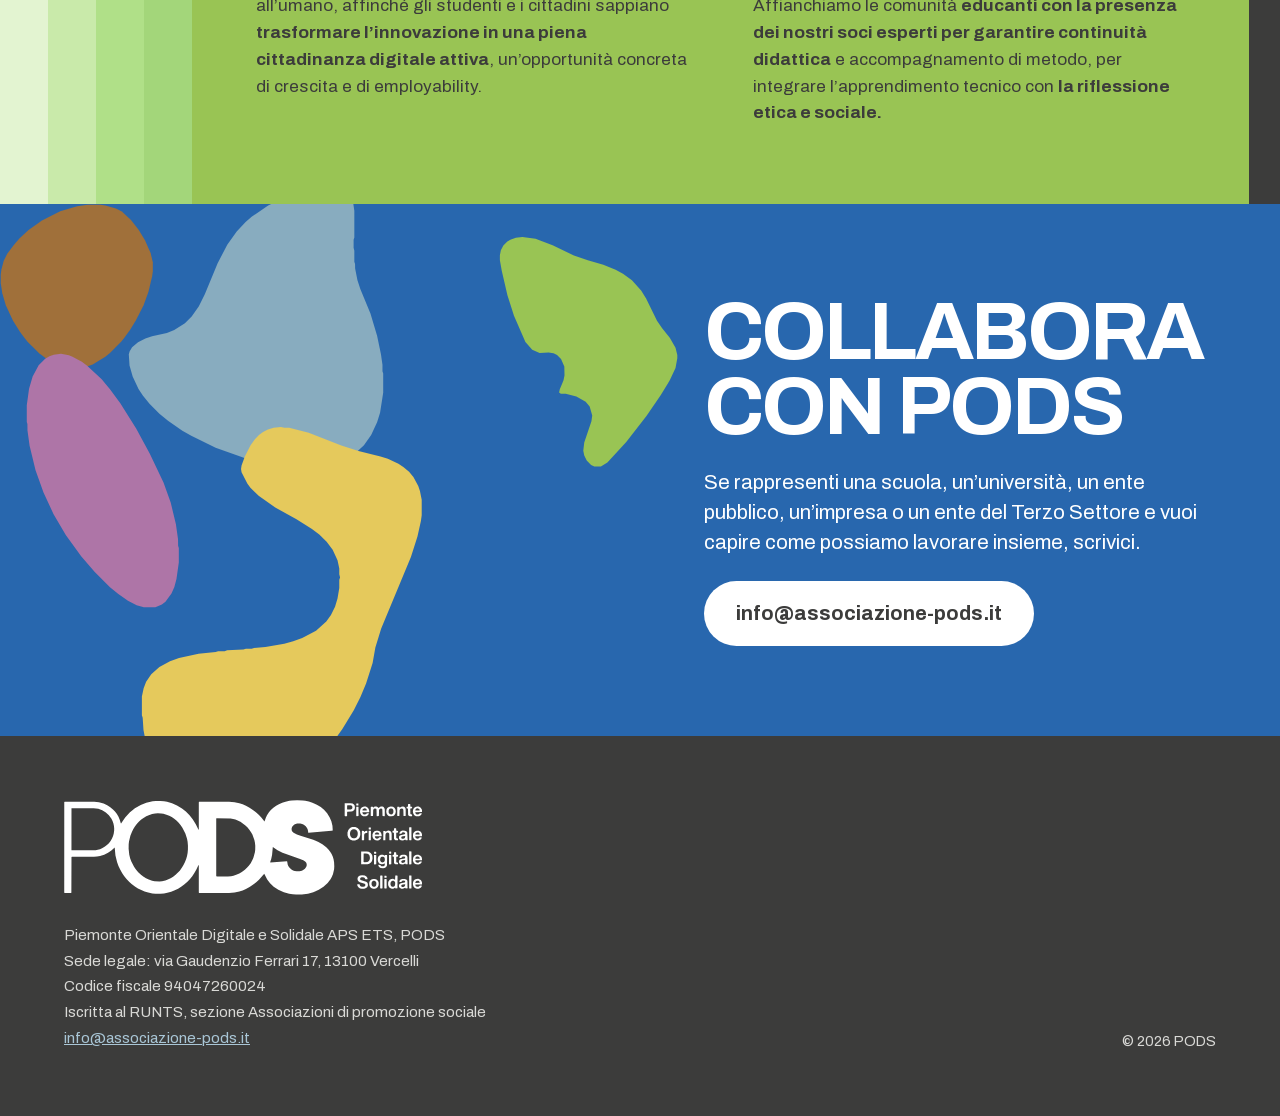
==== commit 51396d10: "Footer: denominazione APS ETS, sede legale e iscrizione al RUNTS DD Regione Piemonte n. 1596/A2202C " ====
--- a/index.html
+++ b/index.html
@@ -246,8 +246,10 @@
   <div class="foot">
     <div class="foot-logo"><svg class="foot-wordmark" viewBox="121 1028 1270 336" aria-hidden="true" focusable="false"><use href="sprite.svg#p-letters"/></svg><span class="sr">PODS, Piemonte Orientale Digitale e Solidale</span></div>
     <address>
-      <p>Associazione Piemonte Orientale Digitale e Solidale, PODS</p>
+      <p>Piemonte Orientale Digitale e Solidale APS ETS, PODS</p>
+      <p>Sede legale: via Gaudenzio Ferrari 17, 13100 Vercelli</p>
       <p>Codice fiscale 94047260024</p>
+      <p>Iscritta al RUNTS, sezione Associazioni di promozione sociale</p>
       <p><a href="mailto:info@associazione-pods.it">info@associazione-pods.it</a></p>
     </address>
     <p class="copy">© 2026 PODS</p>
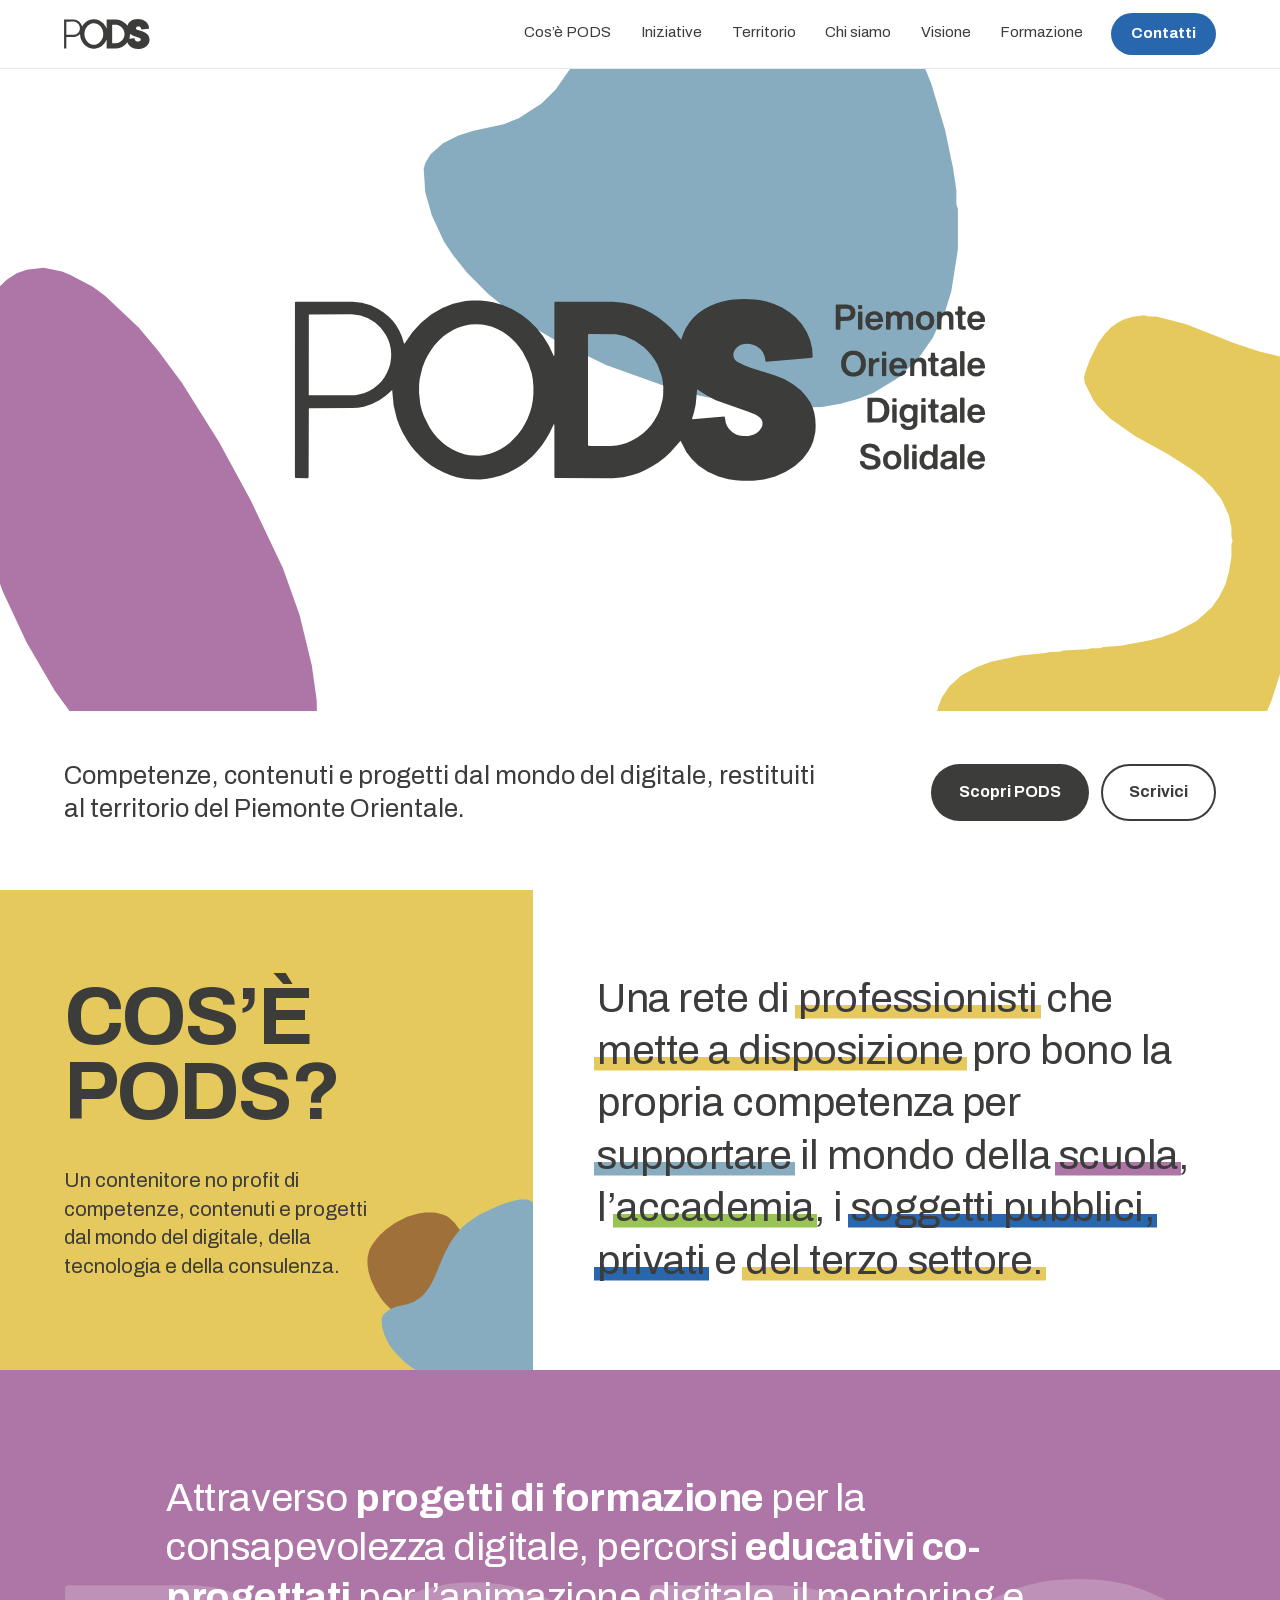
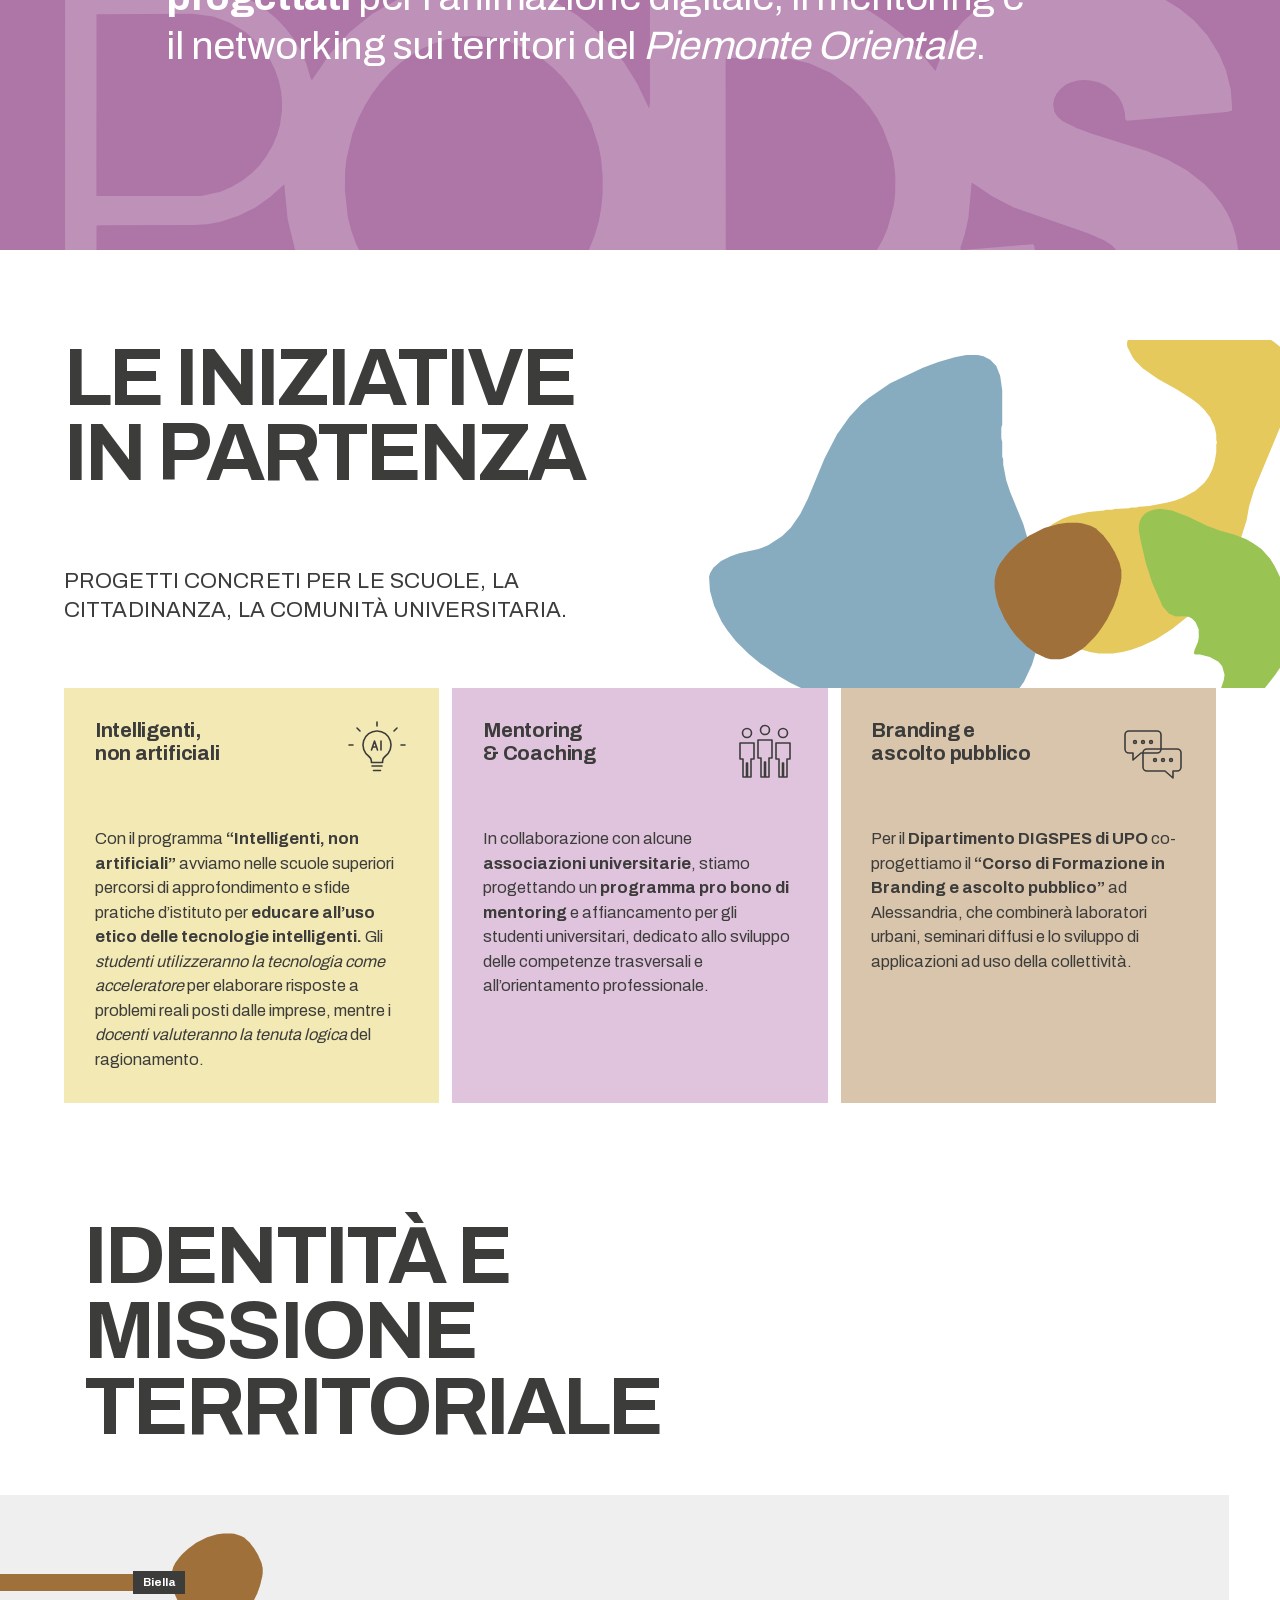
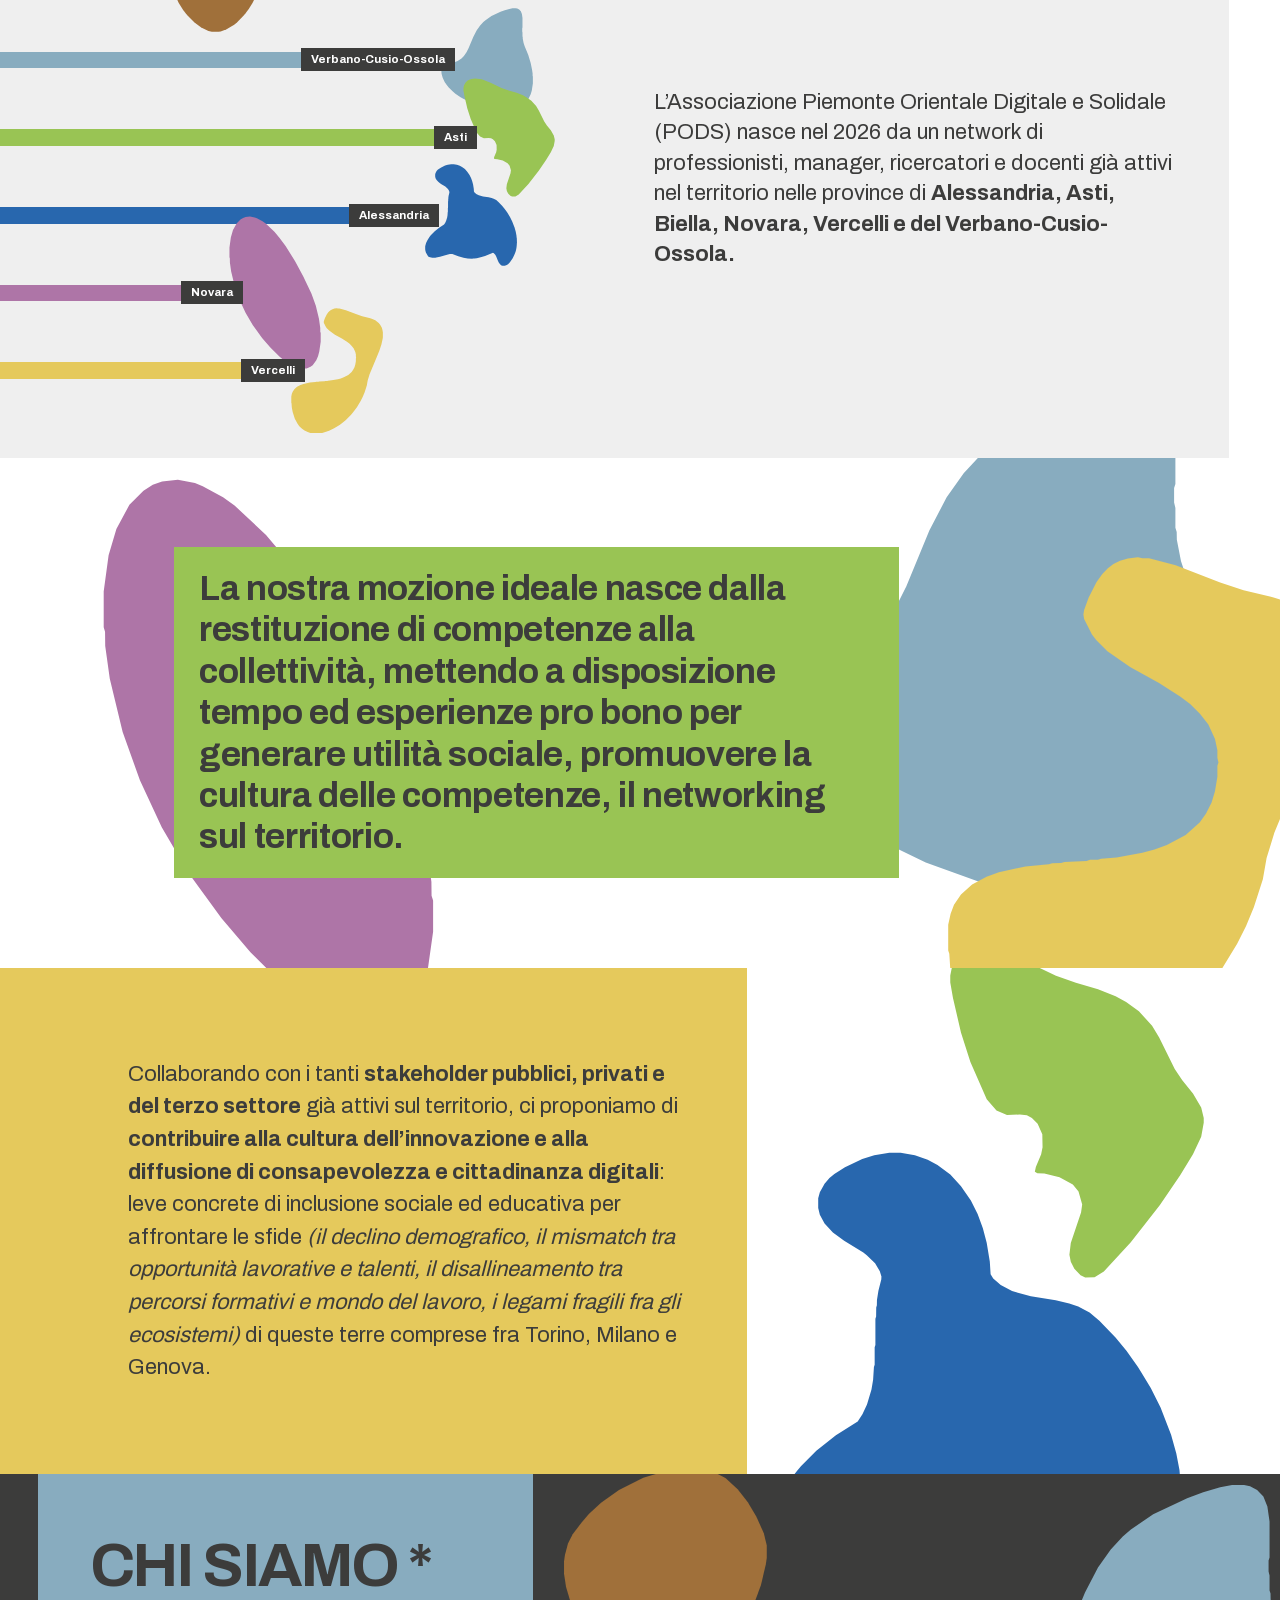
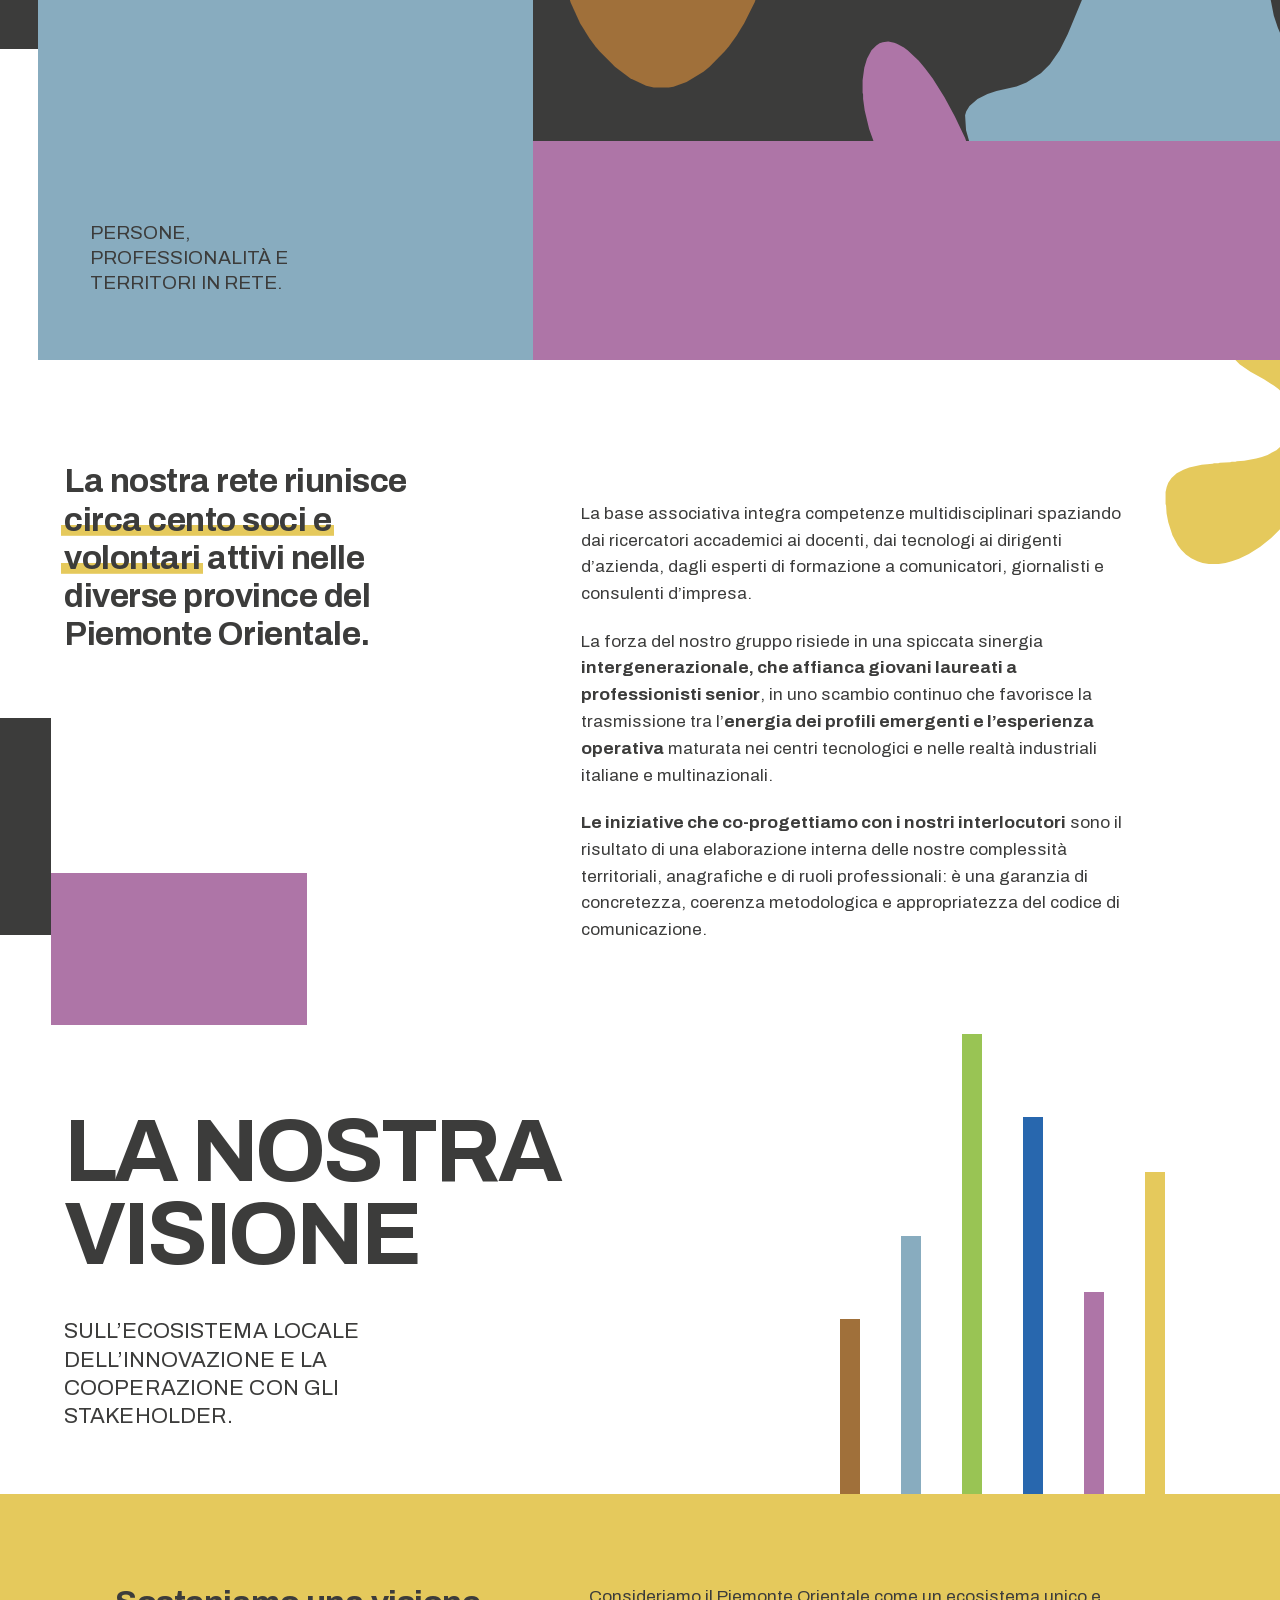
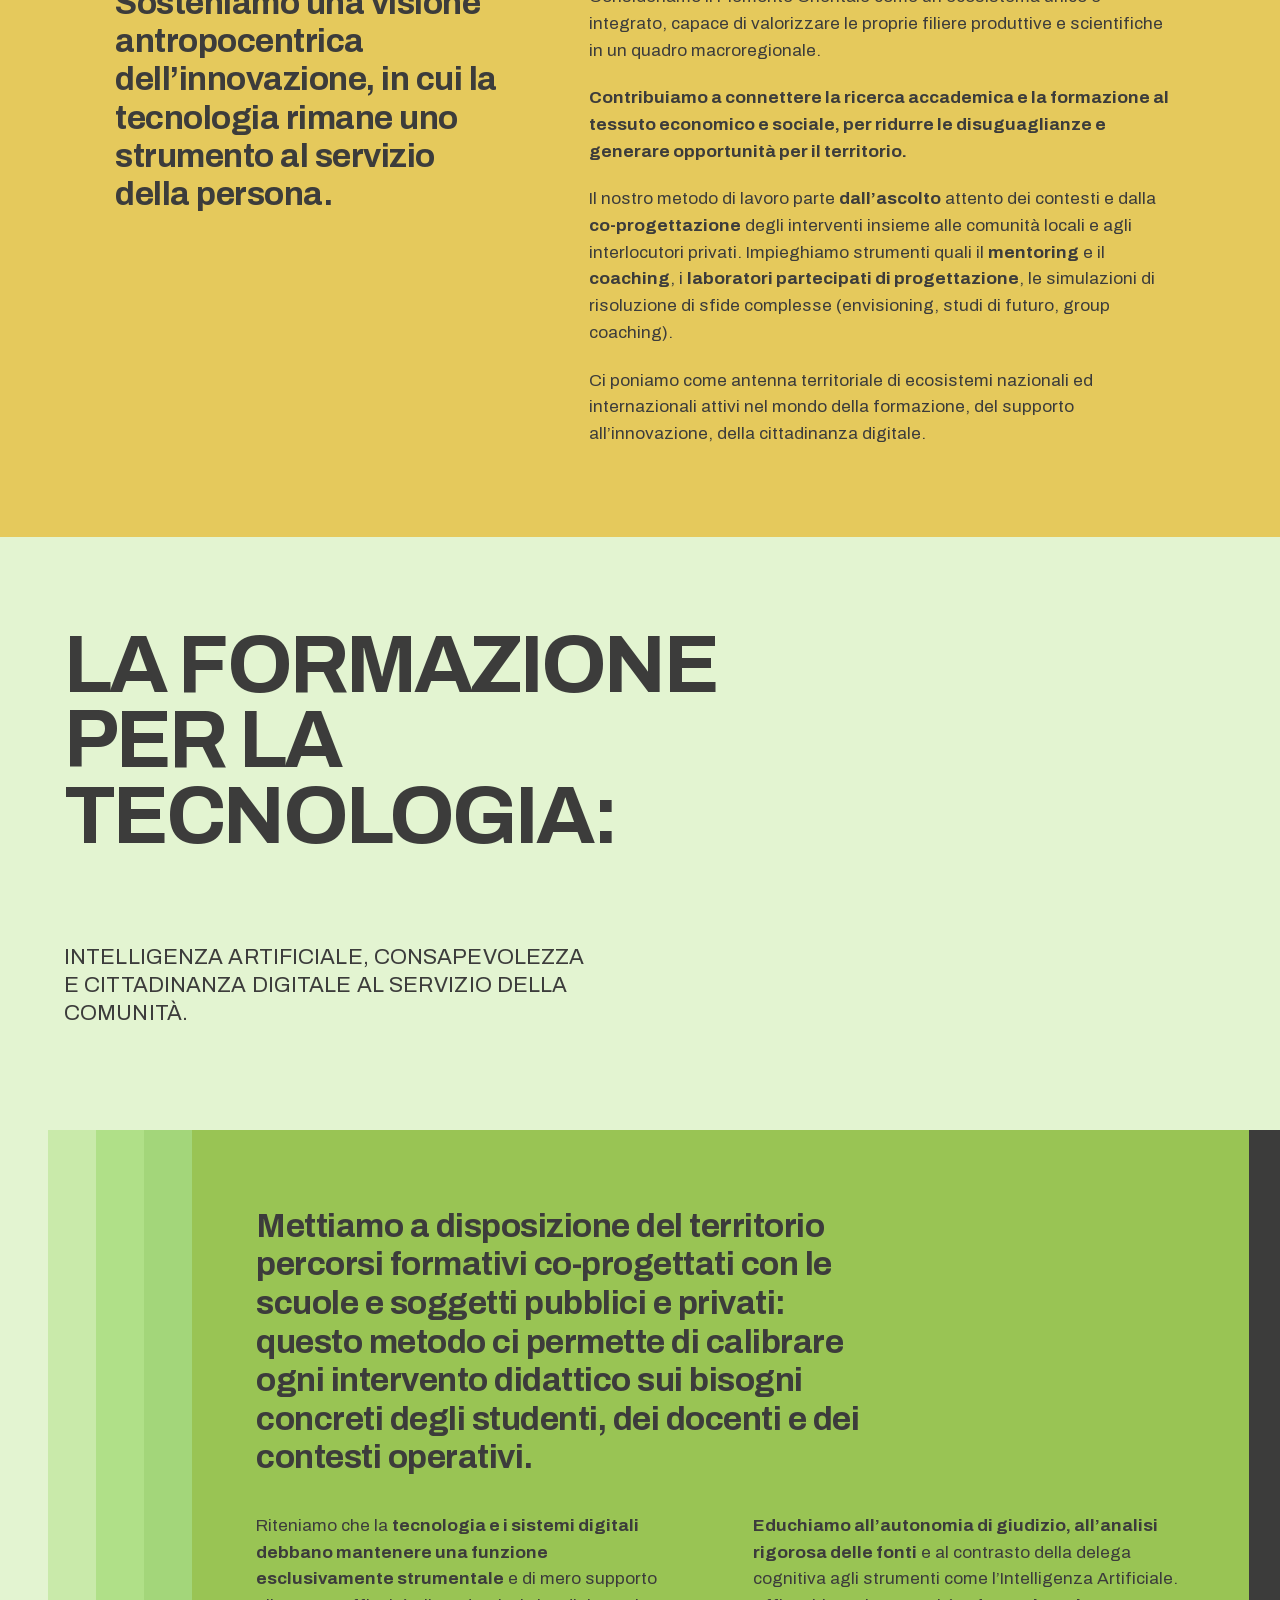
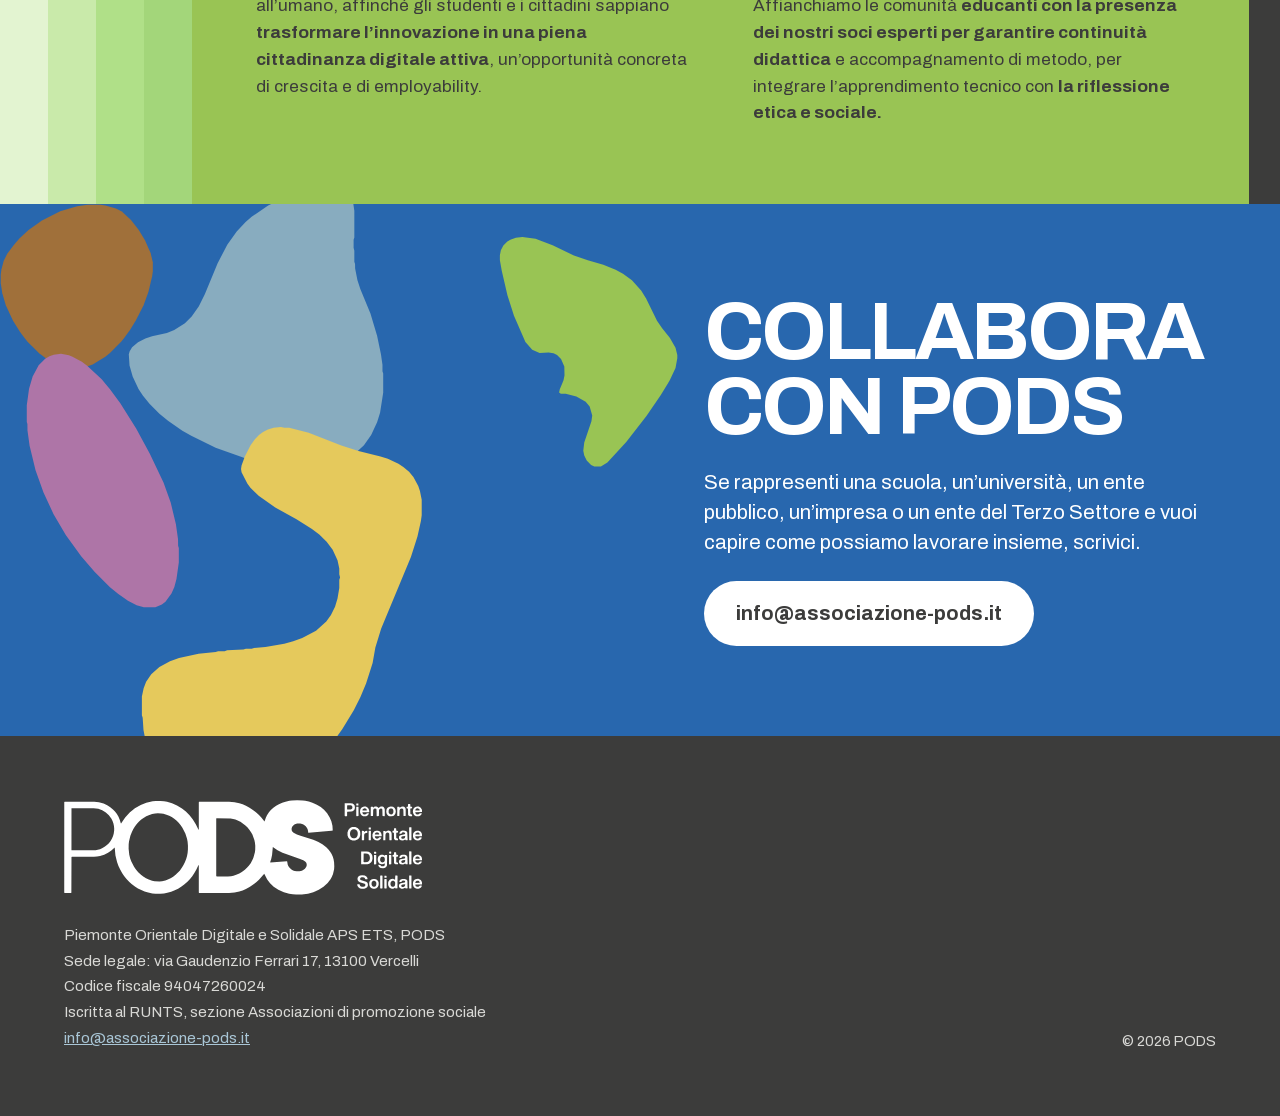
==== commit 59b49a56: "Card iniziative: testi al presente e al futuro, coerenti con il titolo "in partenza" Co-Authored-By:" ====
--- a/index.html
+++ b/index.html
@@ -90,15 +90,15 @@
   <div class="cards">
     <article class="card card-y" data-rv>
       <header><h3>Intelligenti,<br>non artificiali</h3><svg class="ico" viewBox="0 0 64 64" fill="none" stroke="currentColor" stroke-width="1.6" stroke-linecap="round" stroke-linejoin="round" aria-hidden="true"><path d="M32 12a14 14 0 0 0-8 25.5c1.6 1.2 2.4 2.8 2.4 4.5v1.5h11.2V42c0-1.7.8-3.3 2.4-4.5A14 14 0 0 0 32 12Z"/><path d="M27 47h10M28.5 51.5h7"/><path d="M32 3v4M12 9l3 3M52 9l-3 3M4 26h4M56 26h4"/><path d="M26.5 31l3-9 3 9M27.5 28h4M36 22v9"/></svg></header>
-      <p data-more>Con il programma <strong>“Intelligenti, non artificiali”</strong> abbiamo avviato nelle scuole superiori percorsi di approfondimento e sfide pratiche d’istituto per <strong>educare all’uso etico delle tecnologie intelligenti.</strong> Gli <em>studenti utilizzano la tecnologia come acceleratore</em> per elaborare risposte a problemi reali posti dalle imprese, mentre i <em>docenti valutano la tenuta logica</em> del ragionamento.</p>
+      <p data-more>Con il programma <strong>“Intelligenti, non artificiali”</strong> avviamo nelle scuole superiori percorsi di approfondimento e sfide pratiche d’istituto per <strong>educare all’uso etico delle tecnologie intelligenti.</strong> Gli <em>studenti utilizzeranno la tecnologia come acceleratore</em> per elaborare risposte a problemi reali posti dalle imprese, mentre i <em>docenti valuteranno la tenuta logica</em> del ragionamento.</p>
     </article>
     <article class="card card-p" data-rv>
       <header><h3>Mentoring<br>&amp; Coaching</h3><svg class="ico" viewBox="0 0 64 64" fill="none" stroke="currentColor" stroke-width="1.6" stroke-linecap="round" stroke-linejoin="round" aria-hidden="true"><circle cx="14" cy="14" r="4.5"/><circle cx="32" cy="11" r="4.5"/><circle cx="50" cy="14" r="4.5"/><path d="M7 24h14v16h-3v18h-3.5V44h-1V58H10V40H7z"/><path d="M25 21h14v18h-3v19h-3.5V43h-1v15H28V39h-3z"/><path d="M43 24h14v16h-3v18h-3.5V44h-1V58H46V40h-3z"/></svg></header>
-      <p data-more>In collaborazione con alcune <strong>associazioni universitarie</strong>, abbiamo progettato un <strong>programma pro bono di mentoring</strong> e affiancamento per gli studenti universitari, dedicato allo sviluppo delle competenze trasversali e all’orientamento professionale.</p>
+      <p data-more>In collaborazione con alcune <strong>associazioni universitarie</strong>, stiamo progettando un <strong>programma pro bono di mentoring</strong> e affiancamento per gli studenti universitari, dedicato allo sviluppo delle competenze trasversali e all’orientamento professionale.</p>
     </article>
     <article class="card card-b" data-rv>
       <header><h3>Branding e<br>ascolto pubblico</h3><svg class="ico" viewBox="0 0 64 64" fill="none" stroke="currentColor" stroke-width="1.6" stroke-linecap="round" stroke-linejoin="round" aria-hidden="true"><path d="M8 12h28a4 4 0 0 1 4 4v14a4 4 0 0 1-4 4H20l-8 7v-7H8a4 4 0 0 1-4-4V16a4 4 0 0 1 4-4Z"/><path d="M26 30h30a4 4 0 0 1 4 4v14a4 4 0 0 1-4 4h-4v7l-8-7H26a4 4 0 0 1-4-4V34a4 4 0 0 1 4-4Z"/><circle cx="14" cy="23" r="1.4"/><circle cx="22" cy="23" r="1.4"/><circle cx="30" cy="23" r="1.4"/><circle cx="34" cy="41" r="1.4"/><circle cx="42" cy="41" r="1.4"/><circle cx="50" cy="41" r="1.4"/></svg></header>
-      <p data-more>Per il <strong>Dipartimento DIGSPES di UPO</strong> abbiamo co-progettato il <strong>“Corso di Formazione in Branding e ascolto pubblico”</strong> ad Alessandria, combinando laboratori urbani, seminari diffusi e lo sviluppo di applicazioni ad uso della collettività.</p>
+      <p data-more>Per il <strong>Dipartimento DIGSPES di UPO</strong> co-progettiamo il <strong>“Corso di Formazione in Branding e ascolto pubblico”</strong> ad Alessandria, che combinerà laboratori urbani, seminari diffusi e lo sviluppo di applicazioni ad uso della collettività.</p>
     </article>
   </div>
 </section>
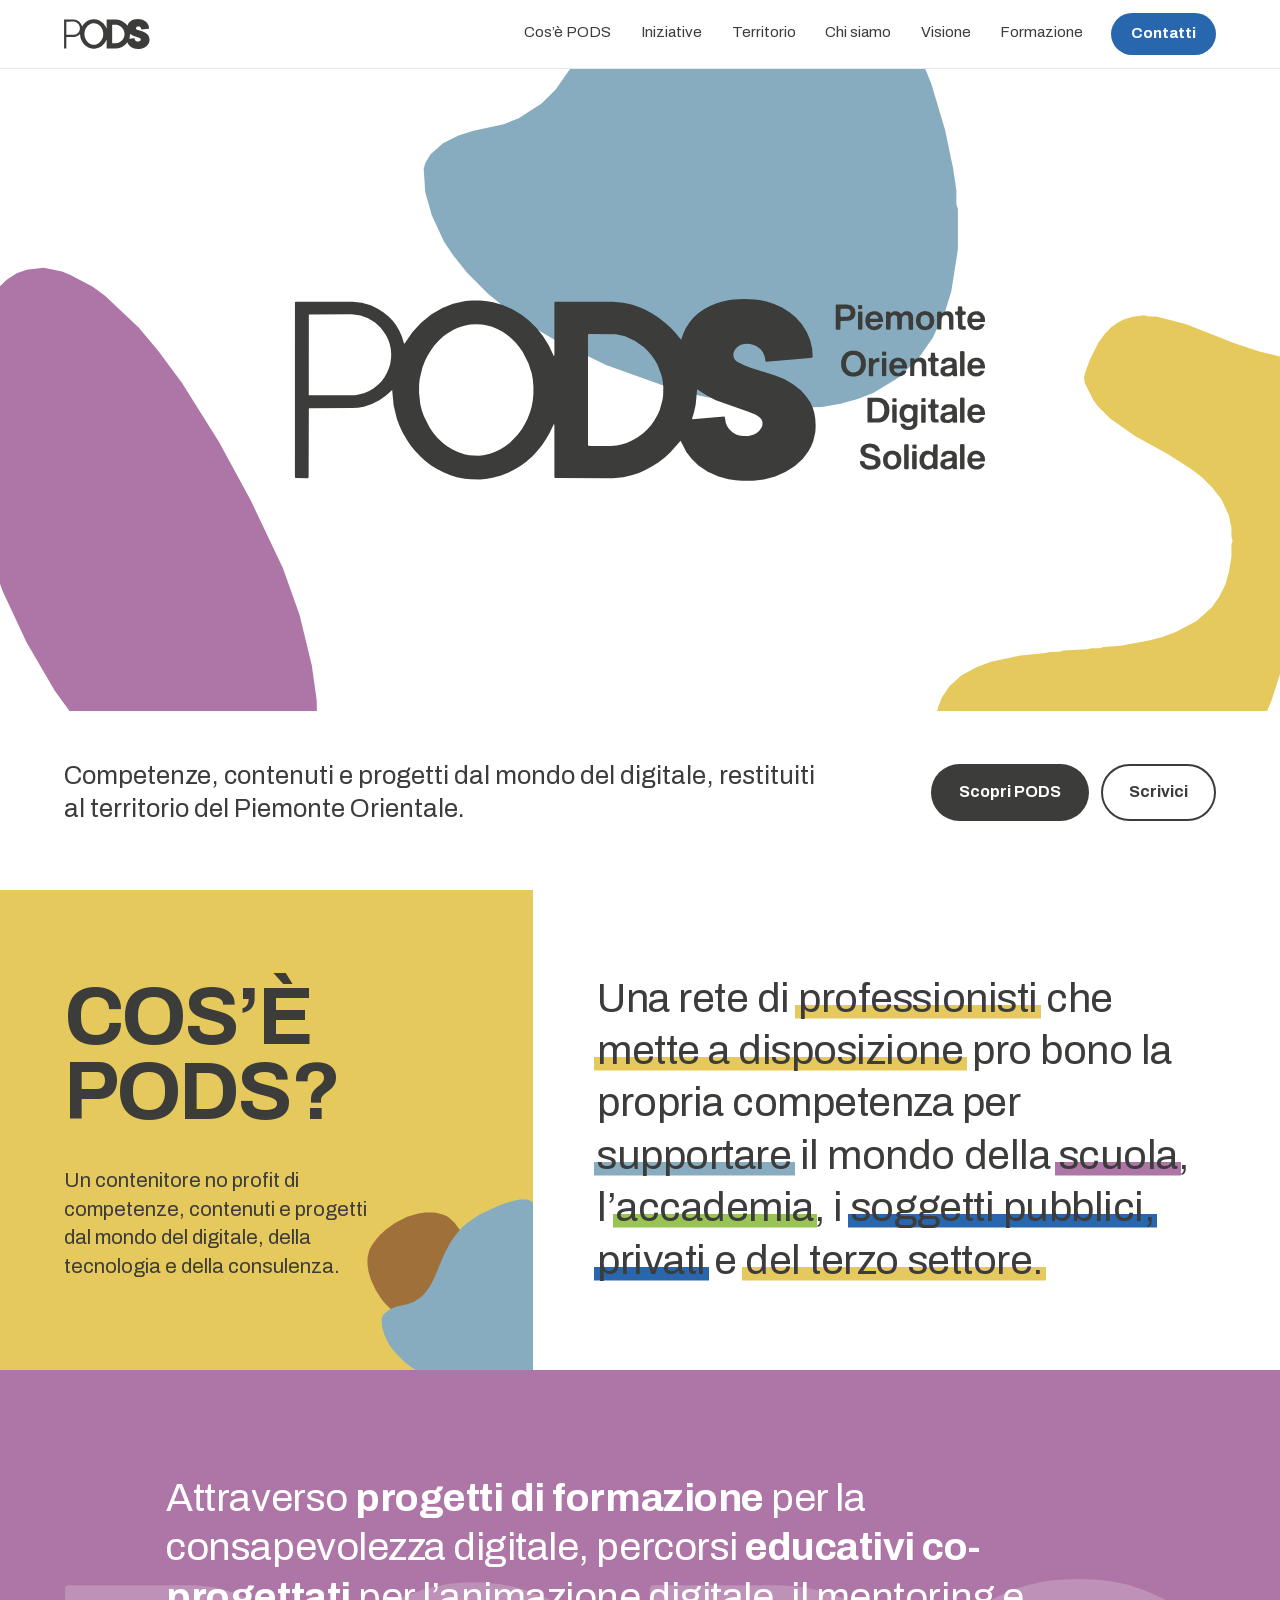
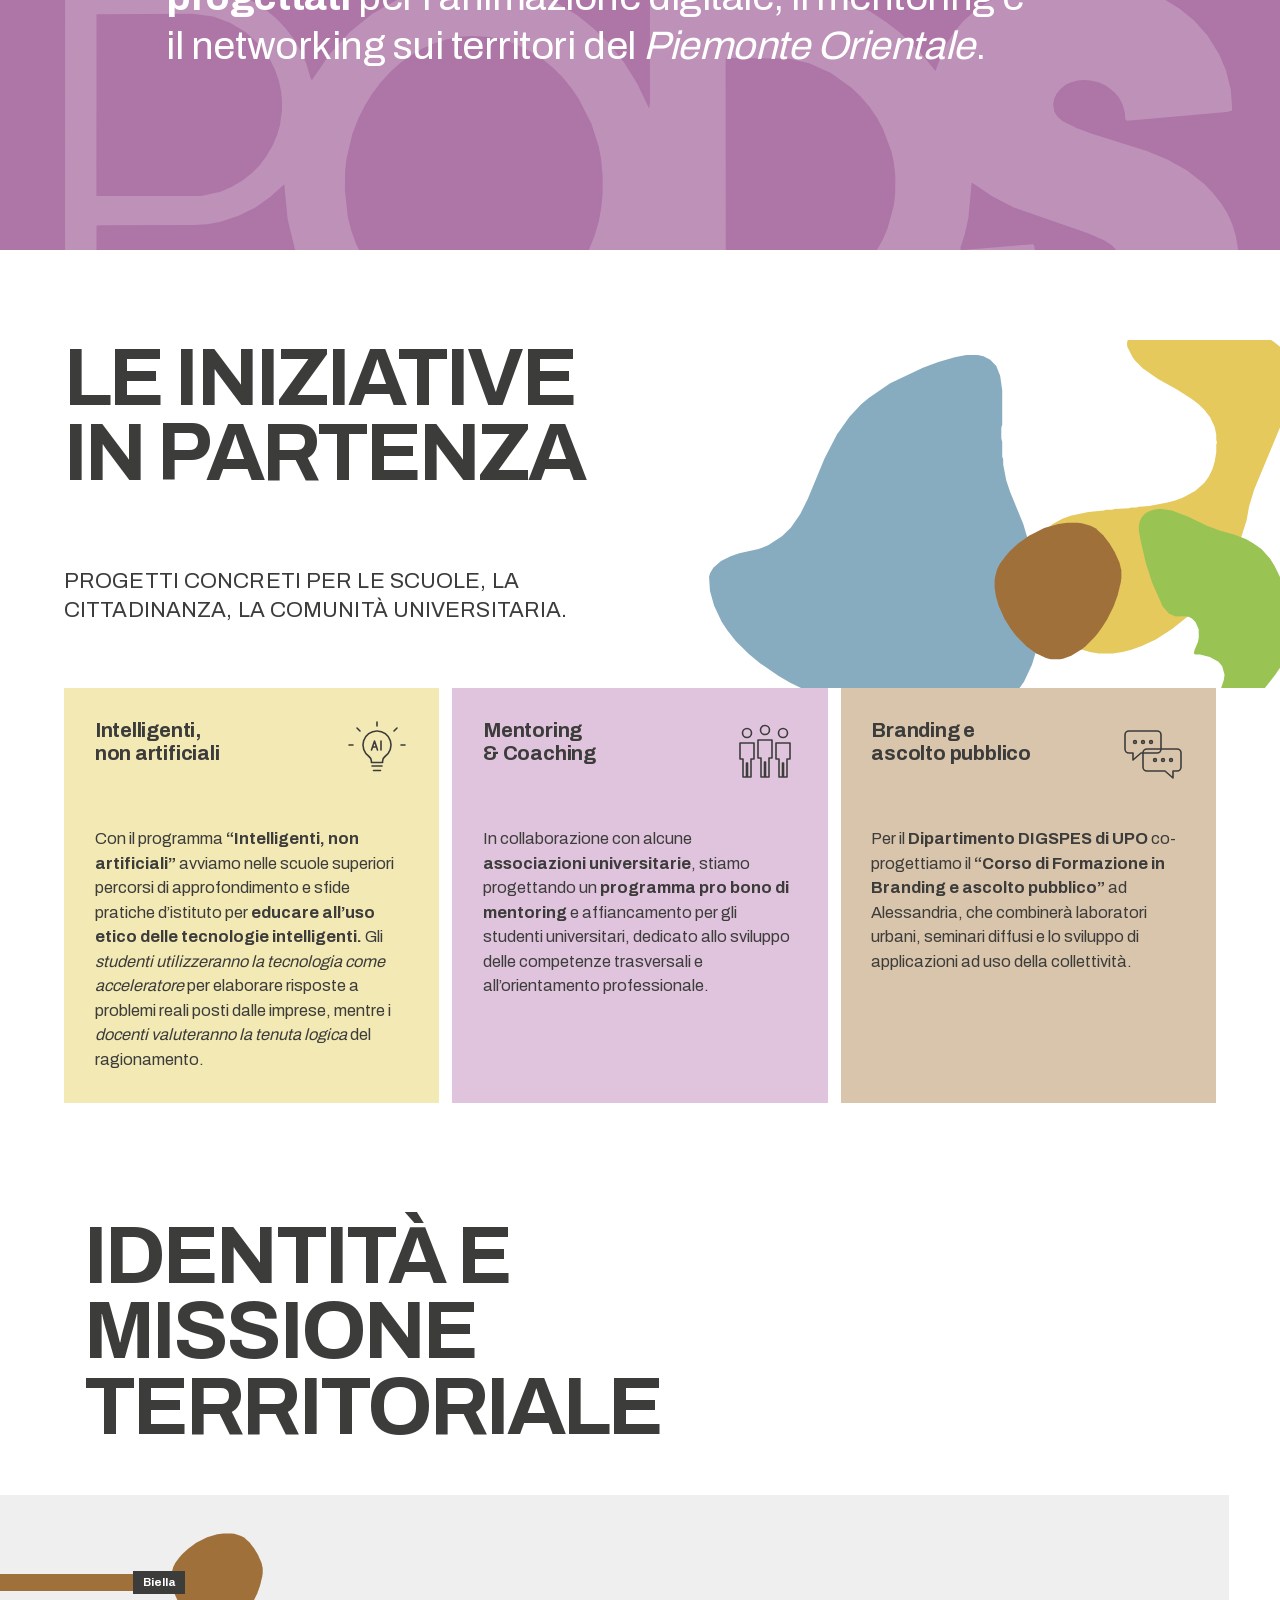
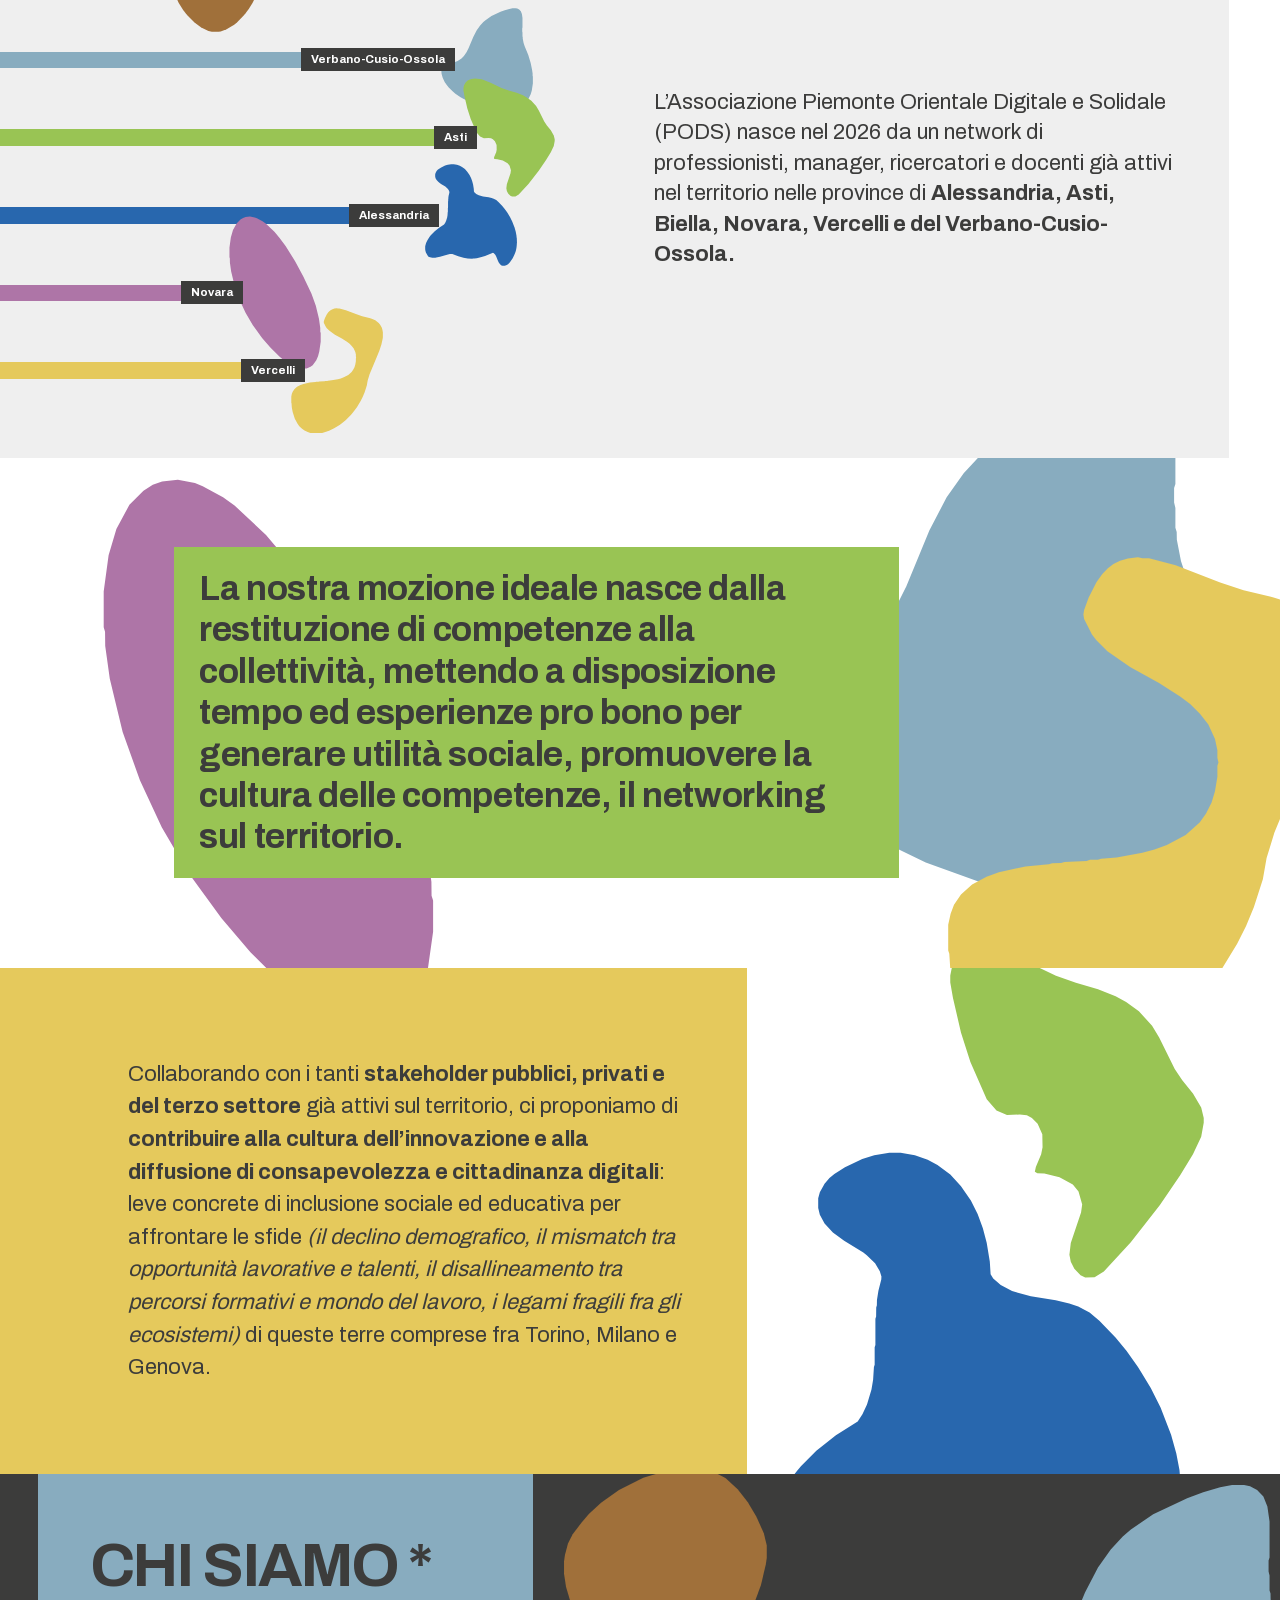
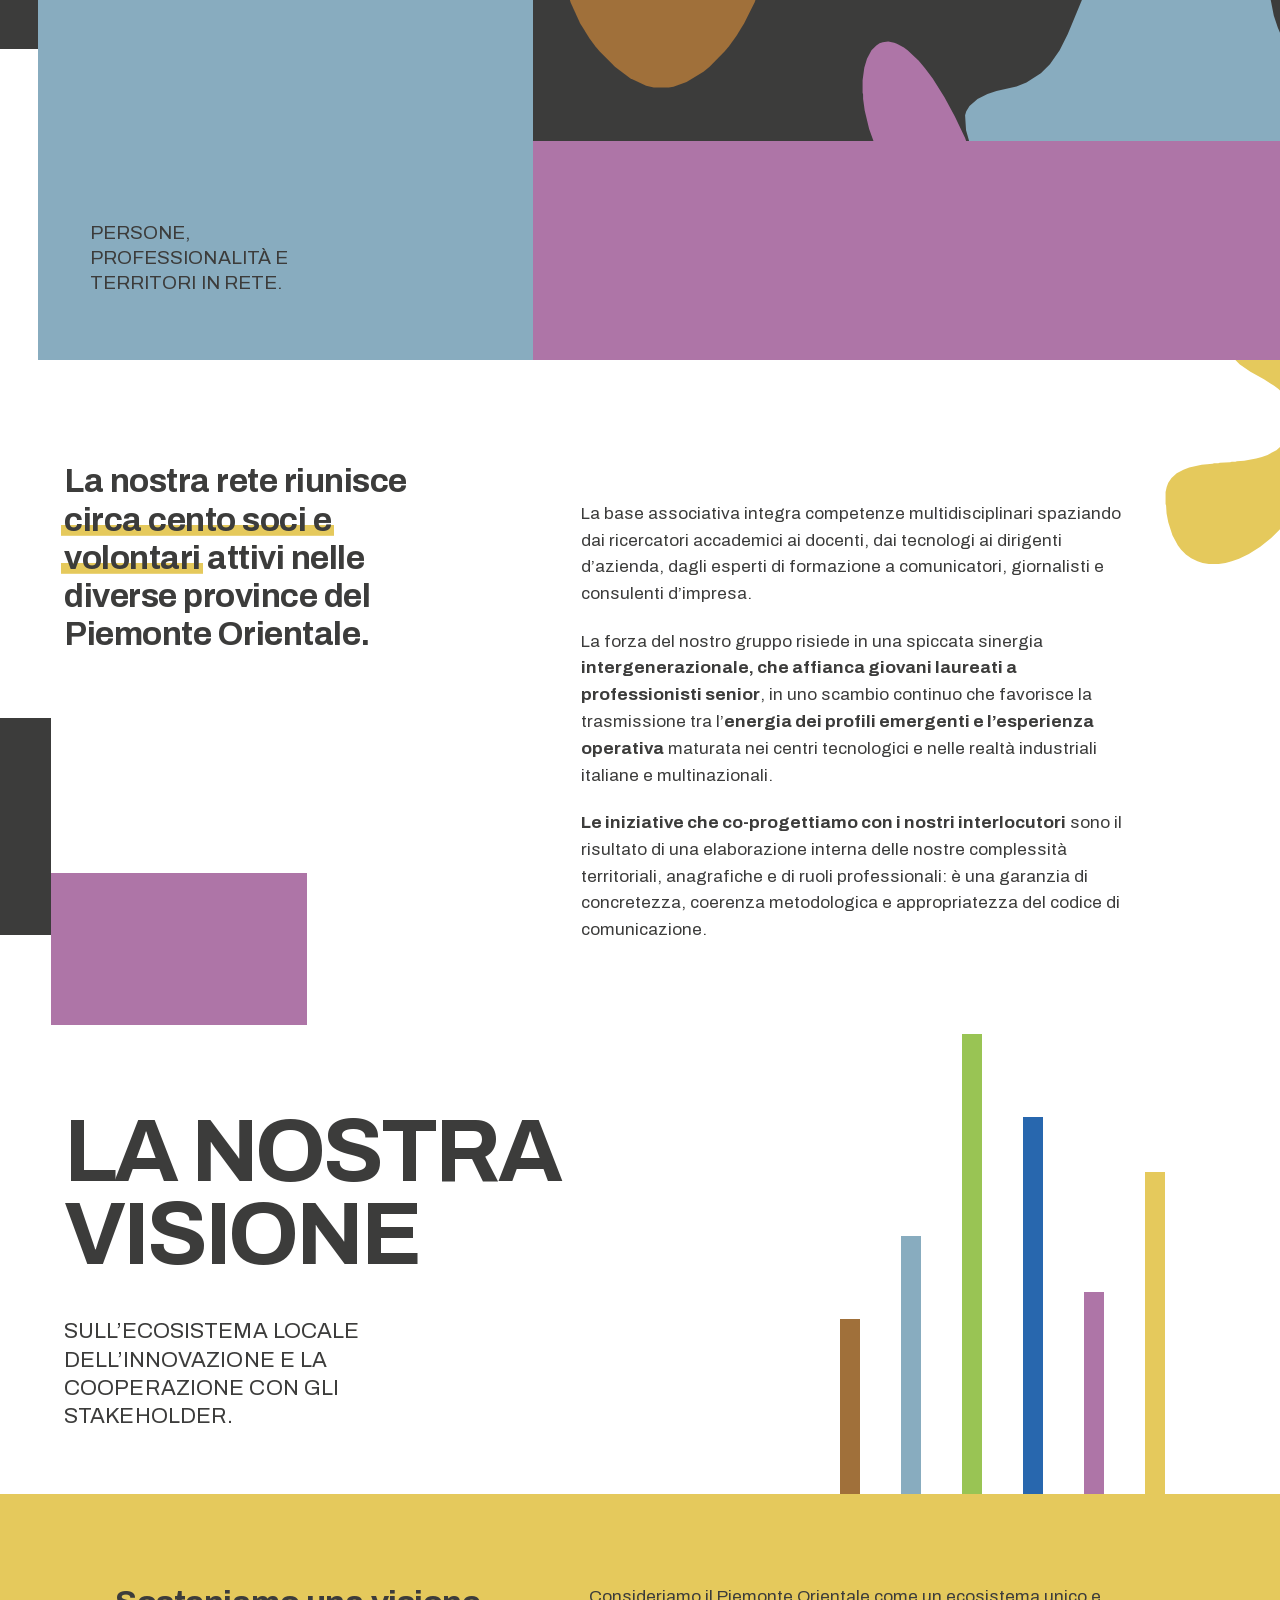
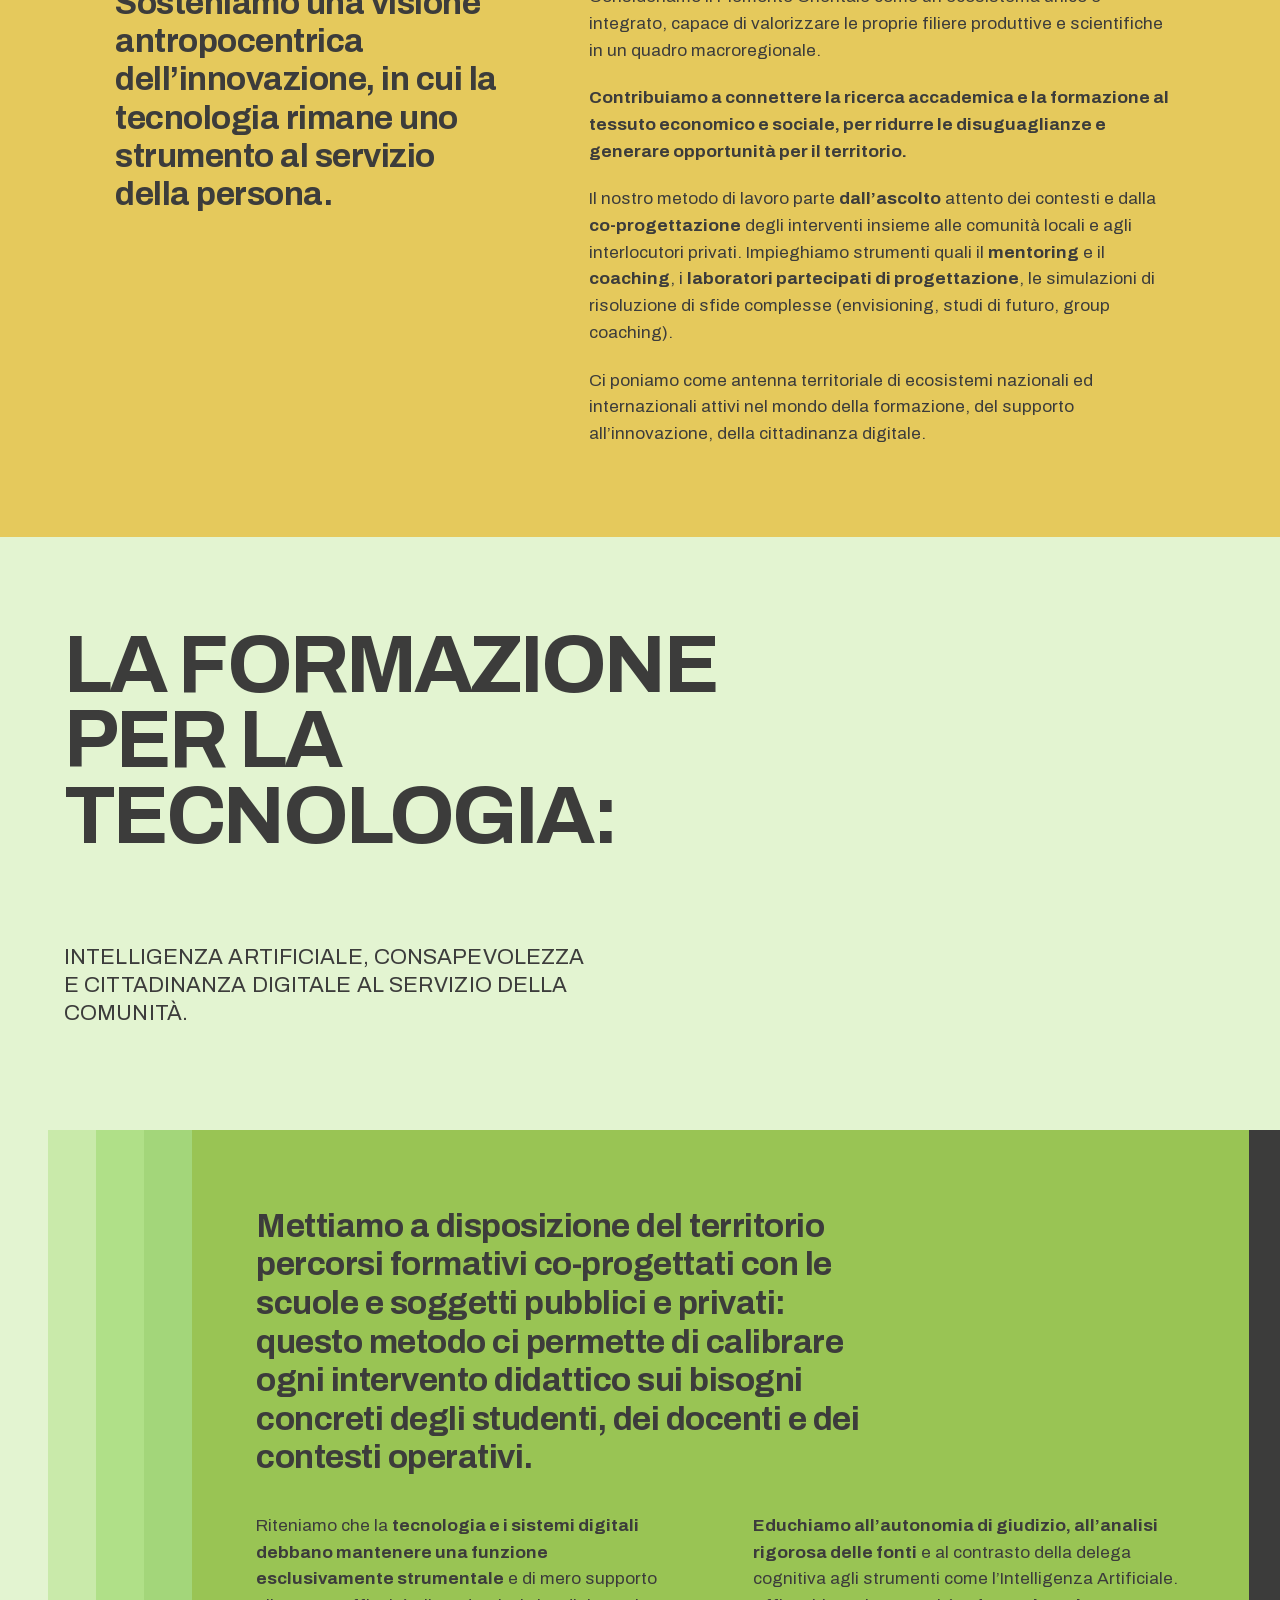
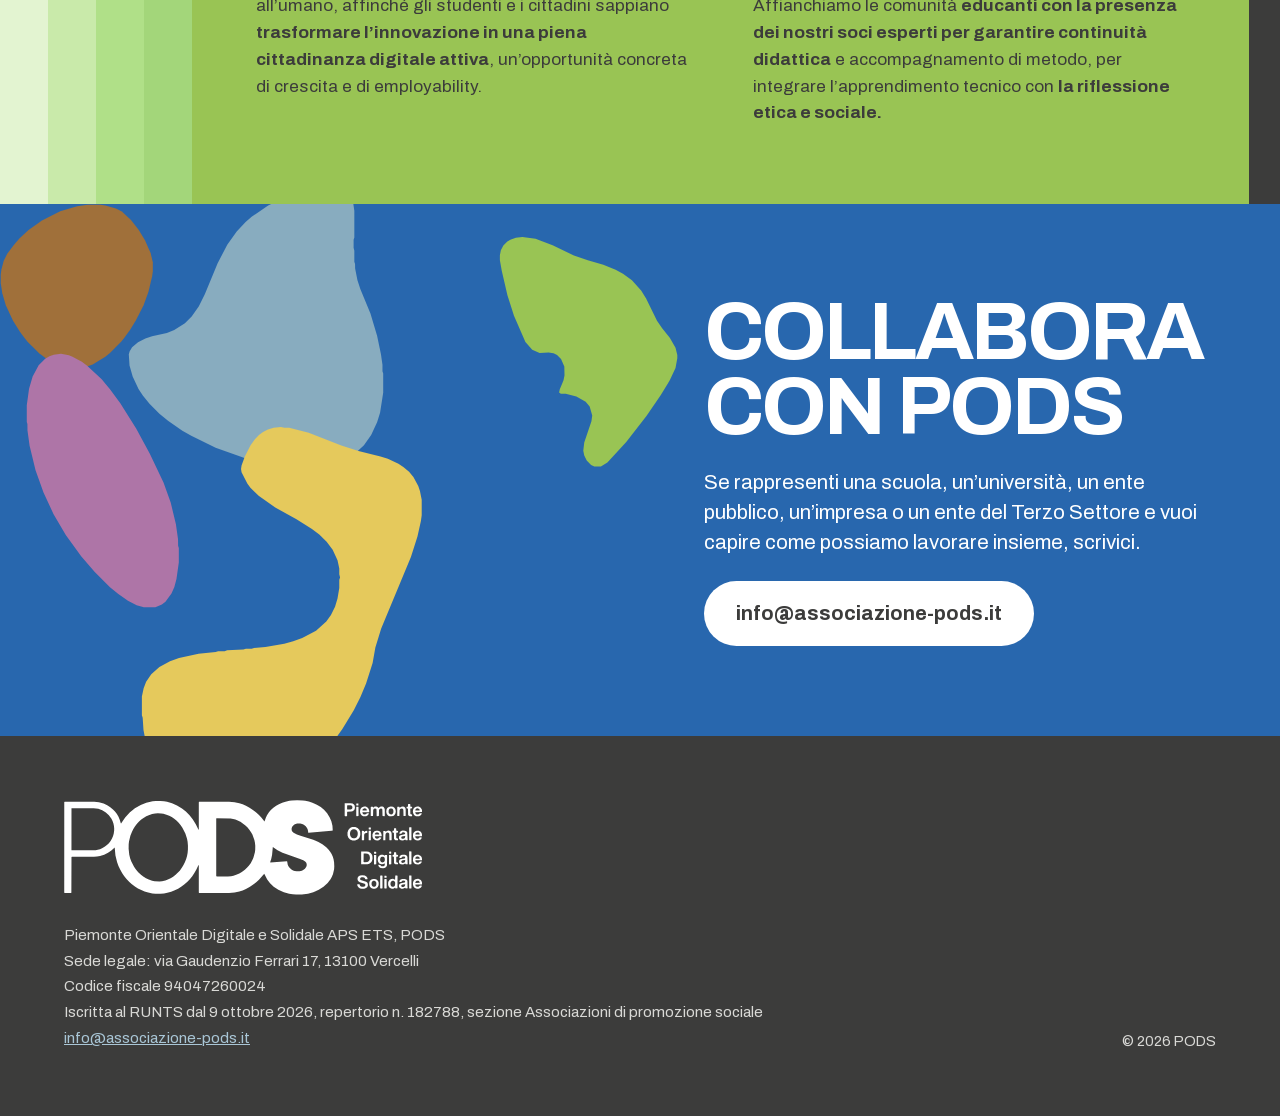
==== commit d53abacc: "Footer: data di iscrizione e numero di repertorio RUNTS Co-Authored-By: Claude Sonnet 5.5 <noreply@a" ====
--- a/index.html
+++ b/index.html
@@ -3,7 +3,7 @@
 <head>
 <meta charset="utf-8">
 <meta name="viewport" content="width=device-width, initial-scale=1">
-<meta name="format-detection" content="telephone=no">
+<meta name="format-detection" content="telephone=no, date=no, address=no">
 <title>PODS | Piemonte Orientale Digitale e Solidale</title>
 <meta name="description" content="PODS è una rete di professionisti che mette a disposizione pro bono la propria competenza per scuole, università, enti pubblici, imprese e Terzo Settore del Piemonte Orientale.">
 <meta property="og:title" content="PODS | Piemonte Orientale Digitale e Solidale">
@@ -249,7 +249,7 @@
       <p>Piemonte Orientale Digitale e Solidale APS ETS, PODS</p>
       <p>Sede legale: via Gaudenzio Ferrari 17, 13100 Vercelli</p>
       <p>Codice fiscale 94047260024</p>
-      <p>Iscritta al RUNTS, sezione Associazioni di promozione sociale</p>
+      <p>Iscritta al RUNTS dal 9 ottobre 2026, repertorio n. 182788, sezione Associazioni di promozione sociale</p>
       <p><a href="mailto:info@associazione-pods.it">info@associazione-pods.it</a></p>
     </address>
     <p class="copy">© 2026 PODS</p>
